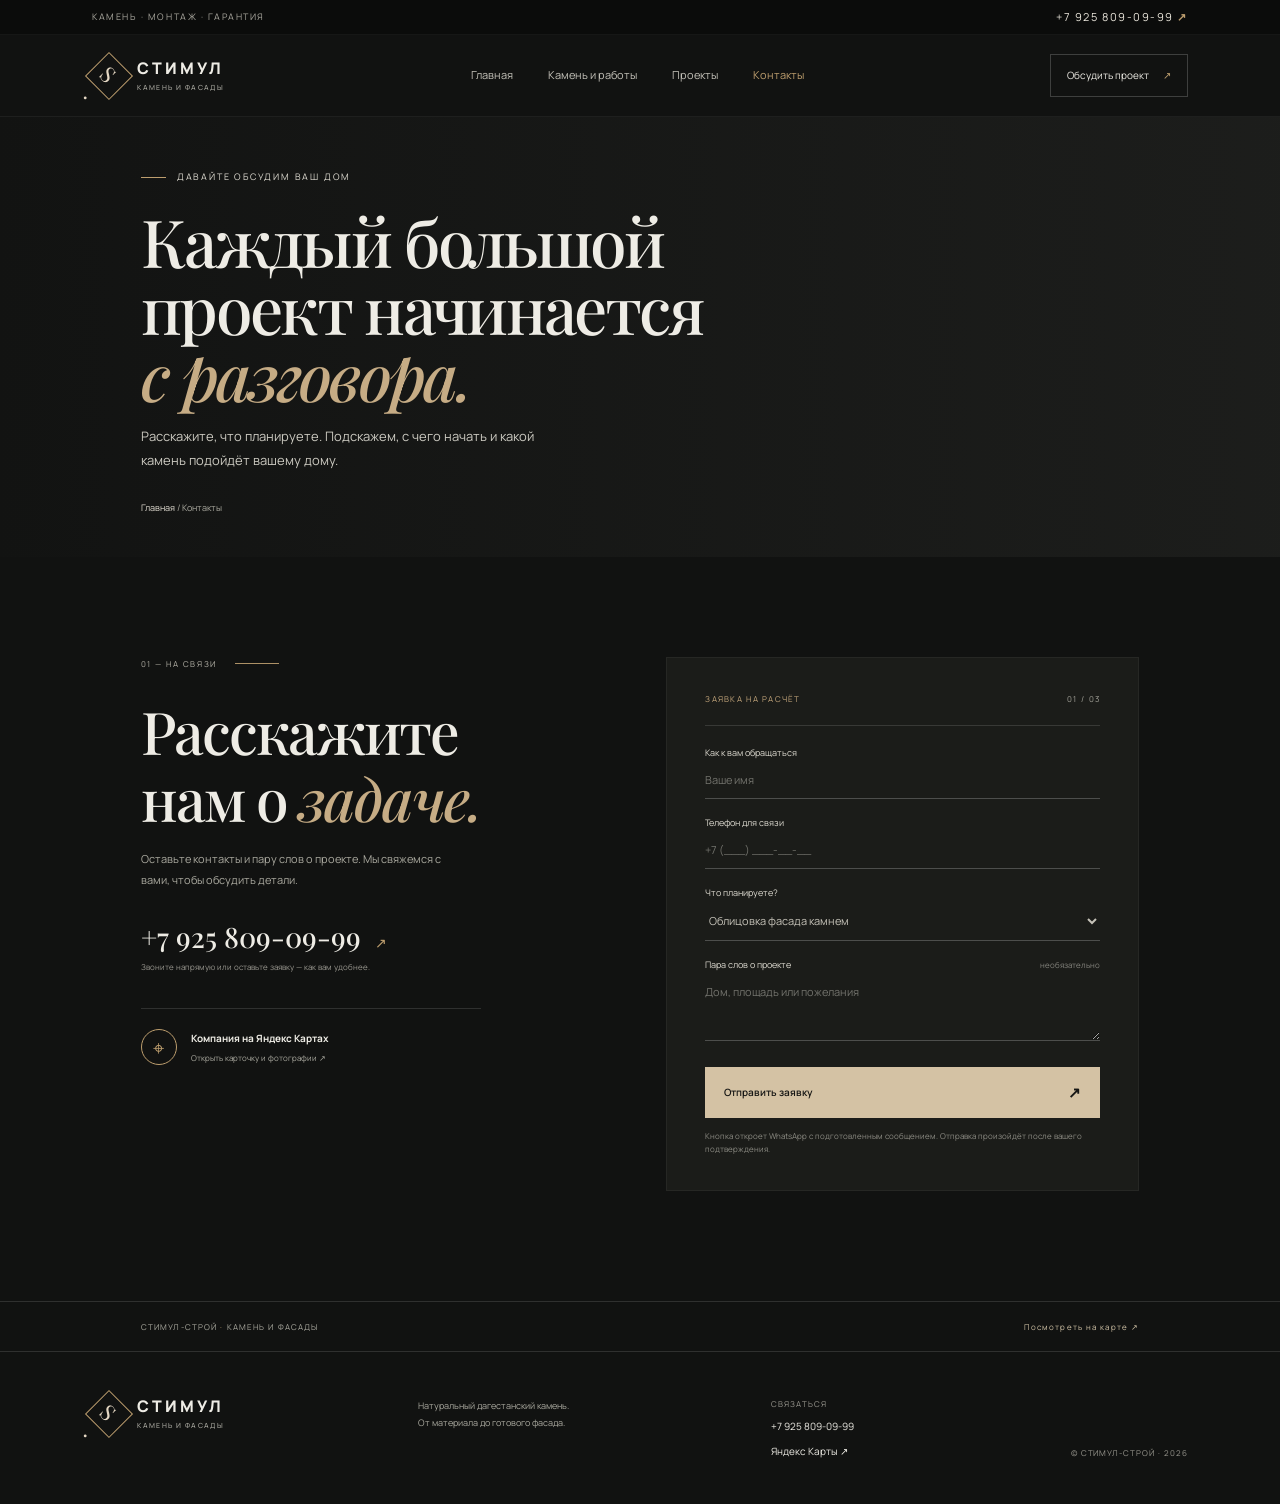
==== contacts.html @ b1978e25 "Publish Stimul-Stroy website" ====
<!doctype html><html lang="ru"><head><meta charset="utf-8"><meta name="viewport" content="width=device-width,initial-scale=1"><meta name="theme-color" content="#111211"><title>Контакты и заявка — СТИМУЛ-СТРОЙ</title><meta name="description" content="Обсудите отделку дома дагестанским камнем. Позвоните или отправьте заявку в СТИМУЛ-СТРОЙ."><link rel="preconnect" href="https://fonts.googleapis.com"><link rel="preconnect" href="https://fonts.gstatic.com" crossorigin><link href="https://fonts.googleapis.com/css2?family=Manrope:wght@400;500;600;700;800&family=Playfair+Display:wght@500;600;700&display=swap" rel="stylesheet"><link rel="stylesheet" href="assets/site.css"></head><body><div class="announcement"><span>КАМЕНЬ · МОНТАЖ · ГАРАНТИЯ</span><a href="tel:+79258090999">+7 925 809-09-99 <b>↗</b></a></div><header class="header"><a class="brand" href="index.html"><span class="brand-mark">S<span>·</span></span><span>СТИМУЛ<small>КАМЕНЬ И ФАСАДЫ</small></span></a><button class="menu-toggle" aria-label="Открыть меню">☰</button><nav><a href="index.html">Главная</a><a href="stone.html">Камень и работы</a><a href="projects.html">Проекты</a><a class="active" href="contacts.html">Контакты</a></nav><a class="header-cta" href="#request">Обсудить проект <span>↗</span></a></header><main><section class="subhero contacts-hero"><div class="subhero-photo contacts-page-photo"></div><div class="subhero-inner"><div class="kicker"><i></i> ДАВАЙТЕ ОБСУДИМ ВАШ ДОМ</div><h1>Каждый большой<br>проект начинается<br><em>с разговора.</em></h1><p>Расскажите, что планируете. Подскажем, с чего начать и какой камень подойдёт вашему дому.</p><div class="breadcrumbs"><a href="index.html">Главная</a> / Контакты</div></div></section><section class="contact-layout section" id="request"><div class="contact-copy"><div class="section-label"><span>01 — НА СВЯЗИ</span><i></i></div><h2>Расскажите<br>нам о <em>задаче.</em></h2><p>Оставьте контакты и пару слов о проекте. Мы свяжемся с вами, чтобы обсудить детали.</p><a class="contact-phone" href="tel:+79258090999">+7 925 809-09-99 <span>↗</span></a><small>Звоните напрямую или оставьте заявку — как вам удобнее.</small><a class="map-link" href="https://yandex.ru/maps/org/rashidstroy/15438129561/gallery/?ll=38.066080%2C55.604883&z=14.82" target="_blank" rel="noreferrer"><span class="map-pin">⌖</span><span><b>Компания на Яндекс Картах</b><small>Открыть карточку и фотографии ↗</small></span></a></div><form class="request-form" id="requestForm"><div class="form-top"><span>ЗАЯВКА НА РАСЧЁТ</span><span>01 / 03</span></div><label>Как к вам обращаться<input name="name" autocomplete="name" placeholder="Ваше имя" required></label><label>Телефон для связи<input name="phone" type="tel" autocomplete="tel" placeholder="+7 (___) ___-__-__" required></label><label>Что планируете?<select name="service"><option>Облицовка фасада камнем</option><option>Отделка цоколя</option><option>Декор фасада</option><option>Отделка интерьера камнем</option><option>Мощение дорожек</option><option>Нужна консультация</option></select></label><label>Пара слов о проекте <span class="optional">необязательно</span><textarea name="details" rows="3" placeholder="Дом, площадь или пожелания"></textarea></label><button class="button button-light submit-button" type="submit">Отправить заявку <span>↗</span></button><p class="form-privacy">Кнопка откроет WhatsApp с подготовленным сообщением. Отправка произойдёт после вашего подтверждения.</p><div class="form-success" role="status" hidden>Сообщение подготовлено — завершите отправку в WhatsApp.</div></form></section><section class="contact-bottom"><span>СТИМУЛ-СТРОЙ <i>·</i> КАМЕНЬ И ФАСАДЫ</span><a href="https://yandex.ru/maps/org/rashidstroy/15438129561/gallery/?ll=38.066080%2C55.604883&z=14.82" target="_blank" rel="noreferrer">Посмотреть на карте ↗</a></section></main><footer class="footer"><a class="brand" href="index.html"><span class="brand-mark">S<span>·</span></span><span>СТИМУЛ<small>КАМЕНЬ И ФАСАДЫ</small></span></a><p>Натуральный дагестанский камень.<br>От материала до готового фасада.</p><div><span>СВЯЗАТЬСЯ</span><a href="tel:+79258090999">+7 925 809-09-99</a><a href="https://yandex.ru/maps/org/rashidstroy/15438129561/gallery/?ll=38.066080%2C55.604883&z=14.82" target="_blank" rel="noreferrer">Яндекс Карты ↗</a></div><small>© СТИМУЛ-СТРОЙ · 2026</small></footer><script src="assets/site.js"></script></body></html>
---- assets/site.css ----
:root{--bg:#111211;--text:#eeece5;--muted:#aaa99f;--gold:#bd9e6e;--serif:"Playfair Display",Georgia,serif;--sans:Manrope,Arial,sans-serif}*{box-sizing:border-box}html{scroll-behavior:smooth}body{margin:0;background:var(--bg);color:var(--text);font:14px/1.65 var(--sans)}a{color:inherit;text-decoration:none}.announcement{height:35px;background:#0b0c0b;border-bottom:1px solid #ffffff0c;display:flex;align-items:center;justify-content:space-between;padding:0 7.2%;font-size:9px;letter-spacing:.17em;color:#aaa89f}.announcement a{font-size:11px;color:#e9e5da}.announcement b,.header-cta span,.text-link span,.under-link b{color:var(--gold)}.header{height:82px;padding:0 7.2%;display:flex;align-items:center;justify-content:space-between;background:#111211f5;position:relative;z-index:10;border-bottom:1px solid #ffffff0e}.brand{display:flex;align-items:center;gap:11px;font-size:16px;line-height:1;letter-spacing:.19em;font-weight:800}.brand small{display:block;font-size:7px;letter-spacing:.2em;color:#a5a49c;margin-top:8px;font-weight:500}.brand-mark{width:34px;height:34px;border:1px solid var(--gold);display:grid;place-items:center;color:#e5d8c4;font:22px var(--serif);transform:rotate(45deg)}.header nav{display:flex;gap:35px;font-size:11px;color:#c4c2b9}.header nav a:hover,.header nav a.active{color:var(--gold)}.header-cta{border:1px solid #ffffff30;padding:12px 16px;font-size:10px}.header-cta span{margin-left:12px}.menu-toggle{display:none}.hero{height:calc(100svh + 120px);min-height:850px;position:relative;overflow:hidden;background:#20211e}.hero-photo,.subhero-photo{pointer-events:none;position:absolute;inset:0;background-position:center;background-size:cover;filter:brightness(.67) saturate(.65);transform:scale(1.015)}.hero-photo{background-image:url("https://avatars.mds.yandex.net/get-altay/18777611/2a0000019fff409e292bef80bf6e448fd1f2/XXXL")}.hero-shade{pointer-events:none;position:absolute;inset:0;background:linear-gradient(90deg,#0c0d0cef,#111211d9 34%,#1112114c 72%,#11121128),linear-gradient(0deg,#1112119c,transparent 40%)}.hero-grain{pointer-events:none;position:absolute;inset:0;pointer-events:none;opacity:.07;background-image:url("data:image/svg+xml,%3Csvg xmlns='http://www.w3.org/2000/svg' viewBox='0 0 150 150'%3E%3Cfilter id='n'%3E%3CfeTurbulence type='fractalNoise' baseFrequency='.8' numOctaves='3' stitchTiles='stitch'/%3E%3C/filter%3E%3Crect width='100%25' height='100%25' filter='url(%23n)'/%3E%3C/svg%3E")}.hero-content{position:absolute;left:10%;top:10%;width:min(760px,62%);z-index:2}.kicker{display:flex;align-items:center;gap:11px;font-size:9px;letter-spacing:.2em;color:#dedbd1}.kicker i{width:25px;height:1px;background:var(--gold)}h1,h2,h3,p{margin-top:0}.hero h1,.subhero h1{font:500 clamp(54px,6vw,88px)/1.02 var(--serif);letter-spacing:-.04em;margin:27px 0 20px}.hero h1 em,.subhero h1 em,h2 em{color:#c6ac85;font-weight:500}.hero-content>p,.subhero-inner>p{color:#cbc9c0;max-width:420px;line-height:1.9;font-size:13px}.hero-actions{display:flex;align-items:center;gap:28px;margin-top:0}.button{display:inline-flex;justify-content:space-between;align-items:center;gap:35px;padding:15px 19px;font:600 10px var(--sans);transition:.25s}.button:hover{transform:none}.button-light{background:#d4c2a4;color:#161614}.button-light:hover{background:#e1d2b9}.button span{font-size:15px}.text-link{font-size:10px;border-bottom:1px solid #ffffff70;padding:9px 0}.text-link span{padding-left:8px}.hero-bottom{position:absolute;top:auto;bottom:48px;width:75vw;display:flex;justify-content:space-between;color:#aaa99f;font-size:8px;letter-spacing:.18em}.hero-scroll{display:flex;align-items:center;gap:11px;margin:20px 0 18px;color:#c9c6bd;font-size:8px;letter-spacing:.18em;line-height:1.2}.scroll-line{display:block;height:1px;width:30px;flex:0 0 30px;background:var(--gold)}.hero-note span{color:var(--gold);padding:0 9px}.hero-index{position:absolute;right:7.2%;bottom:48px;font-size:10px}.hero-index span{color:var(--gold);padding:0 8px}.section{padding:112px 11%}.section-label{display:flex;align-items:center;gap:18px;font-size:8px;letter-spacing:.19em;color:#b5b2a8}.section-label i{height:1px;width:44px;background:#ad9166}.intro-grid{display:grid;grid-template-columns:1fr .57fr;gap:9%;align-items:end;margin-top:30px}.intro h2,.services h2,.values h2,.gallery-intro h2,.contact-copy h2,.work-list>h2{font:500 clamp(35px,4.6vw,59px)/1.13 var(--serif);letter-spacing:-.035em;margin:0}.intro h2 em,.services h2 em,.gallery-intro h2 em,.contact-copy h2 em,.work-list>h2 em{color:#c6ac85}.intro-copy p{font-size:12px;color:#b9b8b0;line-height:1.95;margin-bottom:22px}.under-link{border-bottom:1px solid #ffffff45;padding:10px 0;display:inline-flex;gap:18px;font-size:10px}.process-strip{height:315px;margin-top:70px;position:relative;display:grid;grid-template-columns:60% 40%;background:#1c1d1a}.process-image{pointer-events:none;background:linear-gradient(90deg,#17181500,#17181533),url("https://avatars.mds.yandex.net/get-altay/20336841/2a0000019ff5c14d79ff3852a11d3bc487ed/XXXL") center/cover;filter:saturate(.6) brightness(.72)}.process-card{width:130%;min-height:315px;padding:42px 34px;background:#1b1c19;display:flex;flex-direction:column;justify-content:center;align-self:stretch;margin-left:-30%;position:relative;z-index:2;box-shadow:0 20px 50px #0005}.process-card>span,.process-card a{font-size:8px;letter-spacing:.15em;color:#c5a77c}.process-card strong{display:block;font:500 28px/1.2 var(--serif);margin:17px 0}.process-card p{font-size:10px;color:#aaa99f;line-height:1.8}.process-card a{display:block;margin-top:23px}.process-number{position:absolute;right:18px;bottom:17px;font:20px var(--serif)}.process-number span{font:9px var(--sans);color:#aaa}.services{background:#e6e2d9;color:#24231f;padding-top:105px;padding-bottom:110px}.services .section-label,.work-list .section-label{color:#69675f}.services .section-label i{background:#987e58}.services-head{display:flex;justify-content:space-between;align-items:end;margin:27px 0 40px}.services-head p{max-width:285px;color:#69675f;font-size:11px;line-height:1.9}.services h2 em,.work-list>h2 em{color:#8e7450}.service-list{border-top:1px solid #26251f35;margin-bottom:33px}.service-list a{padding:20px 8px;display:grid;grid-template-columns:60px 1.1fr 1fr 25px;align-items:center;border-bottom:1px solid #26251f35;transition:none}.service-list a:hover{padding-left:8px}.service-list a>span{font:13px var(--serif);color:#987e58}.service-list strong{font:500 19px var(--serif)}.service-list small{font-size:9px;color:#747168}.service-list b{font-size:16px;color:#8e7450}.button-outline{border:1px solid #27251f75;color:#26251f}.button-outline span{color:#8e7450}.values{position:relative;min-height:690px;padding:0;display:grid;grid-template-columns:1fr 1fr;background:#181916}.values-photo{pointer-events:none;background:url("https://avatars.mds.yandex.net/get-altay/19838861/2a0000019ff5c13b4092fcd37eddb5bb945f/XXXL") center/cover;filter:saturate(.54) brightness(.72);min-height:690px}.values-panel{padding:88px 13% 70px 10%}.values h2{font-size:clamp(38px,4.4vw,55px);margin:27px 0 38px}.value-grid{display:grid;grid-template-columns:1fr 1fr;gap:26px 24px}.value-grid article{border-top:1px solid #ffffff20;padding-top:13px}.value-grid article span{display:block;color:var(--gold);font-size:8px;margin-bottom:8px}.value-grid article b{font-size:11px}.value-grid article p{font-size:9px;color:#aaa99f;line-height:1.8;margin:7px 0 0}.values-panel>.under-link{margin-top:30px}.vertical-note{position:absolute;right:22px;top:90px;writing-mode:vertical-rl;color:#aaa99f;font-size:8px;letter-spacing:.2em}.cta-band{min-height:260px;background:#39362e;display:flex;align-items:center;justify-content:space-between;padding:50px 11%;position:relative;overflow:hidden}.cta-band>div:nth-child(2){position:relative;z-index:1}.cta-band>div:nth-child(2)>span{font-size:8px;letter-spacing:.18em;color:#c9c3b5}.cta-band h2{font:500 clamp(38px,5vw,58px)/1.2 var(--serif);margin:12px 0}.cta-band h2 em{color:#cfb184}.cta-band>.button{position:relative;z-index:1}.footer{padding:45px 7.2%;display:grid;grid-template-columns:1.1fr 1.2fr 1fr auto;gap:30px;align-items:start;border-top:1px solid #ffffff20}.footer p{font-size:9px;line-height:1.9;color:#aaa99f}.footer>div{display:flex;flex-direction:column;gap:8px}.footer>div span,.footer>small{font-size:8px;color:#99978f;letter-spacing:.12em}.footer>div a{font-size:10px}.footer>small{align-self:end}.subhero{height:510px;position:relative;overflow:hidden;background:#20211f}.subhero-photo{filter:brightness(.53) saturate(.5)}.stone-page-photo{background-image:url("https://avatars.mds.yandex.net/get-altay/20336841/2a0000019ff5c14d79ff3852a11d3bc487ed/XXXL")}.stone-page-photo{filter:brightness(.78) saturate(.72);background-position:center 52%}.projects-page-photo{background-image:url("https://avatars.mds.yandex.net/get-altay/20336841/2a0000019ff5c147f57e3b9c170a08340711/XXXL")}.contacts-page-photo{background-image:url("https://avatars.mds.yandex.net/get-altay/19838861/2a0000019ff5c13b4092fcd37eddb5bb945f/XXXL")}.subhero:after{pointer-events:none;content:"";position:absolute;inset:0;background:linear-gradient(90deg,#111211ed,#11121170 70%,#11121140)}.subhero-inner{position:absolute;z-index:1;left:11%;top:75px;max-width:610px}.subhero h1{font-size:clamp(48px,6vw,74px);margin:23px 0 14px}.subhero-inner>p{max-width:420px}.breadcrumbs{margin-top:45px;color:#aaa99f;font-size:9px}.breadcrumbs a{color:#e4dfd4}.material{padding-bottom:60px}.material-cards{display:grid;grid-template-columns:repeat(3,1fr);gap:22px;margin-top:55px}.material-card{background:#191a18;padding-bottom:20px}.material-card>span,.material-card h3,.material-card p{margin-left:20px;margin-right:20px}.material-card>span{display:block;margin-top:17px;color:var(--gold);font-size:8px}.material-card h3{font:500 20px var(--serif);margin-top:10px;margin-bottom:6px}.material-card p{font-size:10px;color:#aaa99f;line-height:1.8}.material-swatch{width:100%;height:160px;display:block;object-fit:cover;object-position:center}.work-list{background:#e6e2d9;color:#24231f}.work-list>h2{margin:27px 0 35px}.work-list article{border-top:1px solid #26251f35;padding:25px 5px;display:grid;grid-template-columns:70px 1fr 130px}.work-list article:last-child{border-bottom:1px solid #26251f35}.work-list article>span{font:14px var(--serif);color:#987e58}.work-list article h3{font:500 22px var(--serif);margin:0 0 7px}.work-list article p{font-size:10px;line-height:1.85;max-width:570px;color:#69675f;margin:0}.work-list article>b{font-size:8px;letter-spacing:.16em;color:#817967;text-align:right}.quote-block{text-align:center;padding:80px 15%;background:#37352f}.quote-block>span{font:70px var(--serif);color:#b59a70}.quote-block blockquote{font:500 clamp(27px,4vw,42px)/1.25 var(--serif);margin:15px 0 25px}.projects-hero{height:490px}.gallery-intro{display:flex;justify-content:space-between;align-items:end;margin:28px 0 38px}.gallery-intro p{max-width:350px;font-size:10px;line-height:1.9;color:#aaa99f}.gallery-grid{display:grid;grid-template-columns:1fr 1fr;grid-auto-rows:300px;gap:15px}.gallery-item{position:relative;overflow:hidden;margin:0;background:#252621}.gallery-item.tall{grid-row:span 2}.gallery-item.wide{grid-column:span 2}.gallery-item img{width:100%;height:100%;object-fit:cover;filter:brightness(.76) saturate(.7);transition:filter .2s}.gallery-item:hover img{filter:brightness(.76) saturate(.7)}.gallery-item figcaption{position:absolute;bottom:0;left:0;right:0;padding:17px 20px;background:linear-gradient(0deg,#0c0d0bd9,transparent);font-size:8px;letter-spacing:.15em}.gallery-item figcaption span{color:var(--gold);margin-right:13px}.gallery-note{margin-top:27px;border-top:1px solid #ffffff20;padding-top:22px;display:grid;grid-template-columns:30px 1fr auto;gap:12px;align-items:center}.gallery-note>span{color:var(--gold);font-size:20px}.gallery-note p{font-size:10px;color:#aaa99f}.gallery-note a{font-size:11px;color:#d2c5ae}.contacts-hero{height:440px}.contacts-hero .subhero-inner{top:53px}.contacts-hero h1{font-size:clamp(43px,5.4vw,66px)}.contacts-hero .breadcrumbs{margin-top:28px}.contact-layout{padding-top:100px;padding-bottom:110px;display:grid;grid-template-columns:.9fr 1fr;gap:10%;position:relative;overflow:hidden}.contact-copy{position:relative}.contact-copy h2{margin:28px 0 18px}.contact-copy>p{font-size:11px;color:#aaa99f;line-height:1.9;max-width:330px}.contact-phone{display:block;font:500 28px var(--serif);margin-top:27px}.contact-phone span{color:var(--gold);font:14px var(--sans);padding-left:7px}.contact-copy>small{font-size:8px;color:#99978f;display:block;margin-top:5px}.map-link{display:flex;align-items:center;gap:14px;margin-top:35px;border-top:1px solid #ffffff20;padding-top:20px;max-width:340px}.map-pin{width:36px;height:36px;border:1px solid var(--gold);border-radius:50%;display:grid;place-items:center;color:var(--gold);font-size:20px}.map-link b,.map-link small{display:block}.map-link b{font-size:10px}.map-link small{font-size:8px;color:#aaa99f;margin-top:4px}.request-form{background:#1b1c19;padding:34px 38px;border:1px solid #ffffff0c;position:relative;z-index:1}.form-top{display:flex;justify-content:space-between;padding-bottom:20px;border-bottom:1px solid #ffffff20;color:#c5a77c;font-size:8px;letter-spacing:.16em;margin-bottom:20px}.form-top span+span{color:#aaa99f}.request-form label{display:block;margin:17px 0;color:#dedbd1;font-size:9px}.request-form input,.request-form select,.request-form textarea{display:block;width:100%;background:none;border:0;border-bottom:1px solid #ffffff38;border-radius:0;color:#f0eee7;padding:11px 0;font:11px var(--sans);outline:0}.request-form input:focus,.request-form select:focus,.request-form textarea:focus{border-color:#c5a77c}.request-form input::placeholder,.request-form textarea::placeholder{color:#73736d}.request-form select{color:#c5c2b8}.request-form select option{background:#191a18}.request-form textarea{resize:vertical}.optional{float:right;font-size:8px;color:#85847e}.submit-button{border:0;width:100%;margin-top:9px;cursor:pointer}.form-privacy{font-size:8px;color:#8d8c84;line-height:1.7;margin:11px 0 0}.form-success{font-size:9px;color:#cdb890;margin-top:12px}.contact-bottom{padding:18px 11%;border-top:1px solid #ffffff20;display:flex;justify-content:space-between;color:#aaa99f;font-size:8px;letter-spacing:.14em}.contact-bottom i{color:var(--gold);font-style:normal}.contact-bottom a{color:#d0c2a6}.reveal{opacity:1;transform:none;transition:none}@media(max-width:900px){.header{padding:0 5%;height:72px}.header nav{gap:16px}.header-cta{padding:10px;font-size:9px}.hero-content{left:8%;width:60%}.section{padding-left:8%;padding-right:8%}.values-panel{padding-left:8%;padding-right:8%}.footer{padding-left:5%;padding-right:5%;grid-template-columns:1fr 1fr}.footer>small{justify-self:end}.contact-layout{gap:6%}}@media(max-width:640px){.announcement{padding:0 5%;font-size:7px}.announcement a{font-size:10px}.header{height:68px}.brand{font-size:14px}.brand-mark{width:30px;height:30px}.header-cta{display:none}.menu-toggle{display:block;border:0;background:none;color:var(--text);font-size:20px}.header nav{display:none;position:absolute;top:68px;left:0;right:0;background:#151614;padding:22px 6%;flex-direction:column;gap:18px;border-bottom:1px solid #ffffff20}.header nav.open{display:flex}.hero{height:calc(100svh + 80px);min-height:760px;max-height:none}.hero-photo{background-position:60% center}.hero-shade{background:linear-gradient(90deg,#10110ff0,#10110fc9 55%,#10110f55),linear-gradient(0deg,#111211b5,transparent 65%)}.hero-content{left:7%;top:12%;width:86%}.hero h1{font-size:clamp(46px,11.5vw,66px)}.hero-content>p{max-width:340px;font-size:11px}.hero-actions{gap:19px;flex-wrap:wrap}.button{padding:14px;font-size:9px}.hero-bottom{top:auto;bottom:27px;left:7%;width:86%}.hero-index{display:none}.section{padding:75px 7%}.intro-grid{grid-template-columns:1fr;gap:20px;margin-top:25px}.intro h2,.services h2,.gallery-intro h2,.contact-copy h2,.work-list>h2{font-size:39px}.process-strip{height:auto;grid-template-columns:1fr;margin-top:38px;padding-bottom:0}.process-image{height:225px}.process-card{width:auto;min-height:0;align-self:auto;display:block;margin:-25px 15px 0;padding:25px}.process-number{right:24px;bottom:14px}.services-head{display:block;margin:25px 0}.services-head p{margin-top:16px}.service-list a{grid-template-columns:35px 1fr 20px;gap:4px;padding:16px 0}.service-list strong{font-size:16px}.service-list small{grid-column:2;grid-row:2;margin-top:3px}.service-list b{grid-column:3;grid-row:1/3}.values{grid-template-columns:1fr}.values-photo{min-height:280px;height:280px}.values-panel{padding:55px 7% 65px}.values h2{font-size:43px}.value-grid{gap:20px}.vertical-note{right:10px;top:310px}.cta-band{padding:45px 7%;min-height:260px;display:block}.cta-band h2{font-size:43px}.cta-band>.button{margin-top:25px}.footer{grid-template-columns:1fr 1fr;gap:25px;padding:34px 7%}.footer p{font-size:8px}.footer>small{font-size:7px}.subhero{height:475px}.subhero-inner{left:7%;right:7%;top:67px}.subhero h1{font-size:53px}.subhero-inner>p{font-size:11px}.breadcrumbs{margin-top:30px}.material-cards{grid-template-columns:1fr;gap:13px;margin-top:35px}.material-card{display:grid;grid-template-columns:120px 1fr;grid-template-rows:auto auto 1fr;padding:0 14px 14px 0;column-gap:15px}.material-swatch{grid-row:1/4;height:130px}.material-card>span{margin:15px 0 0}.material-card h3{font-size:18px;margin:5px 0}.material-card p{font-size:9px;margin:0}.work-list article{grid-template-columns:40px 1fr;padding:20px 0}.work-list article>b{display:none}.work-list article h3{font-size:19px}.work-list article p{font-size:9px}.quote-block{padding:65px 7%}.projects-hero{height:460px}.gallery-intro{display:block}.gallery-intro p{margin-top:17px}.gallery-grid{grid-template-columns:1fr;grid-auto-rows:250px;gap:12px}.gallery-item.tall,.gallery-item.wide{grid-row:auto;grid-column:auto}.gallery-note{grid-template-columns:22px 1fr}.gallery-note a{grid-column:2}.contacts-hero{height:450px}.contacts-hero h1{font-size:46px}.contact-layout{grid-template-columns:1fr;gap:36px;padding-top:66px}.contact-copy h2{font-size:40px}.request-form{padding:25px 20px}.contact-bottom{padding:16px 7%;font-size:7px;gap:15px}.contact-bottom a{text-align:right}.hero-actions .text-link{font-size:9px}}@media(prefers-reduced-motion:reduce){*,*:before,*:after{scroll-behavior:auto!important;animation-duration:.01ms!important;transition-duration:.01ms!important}}
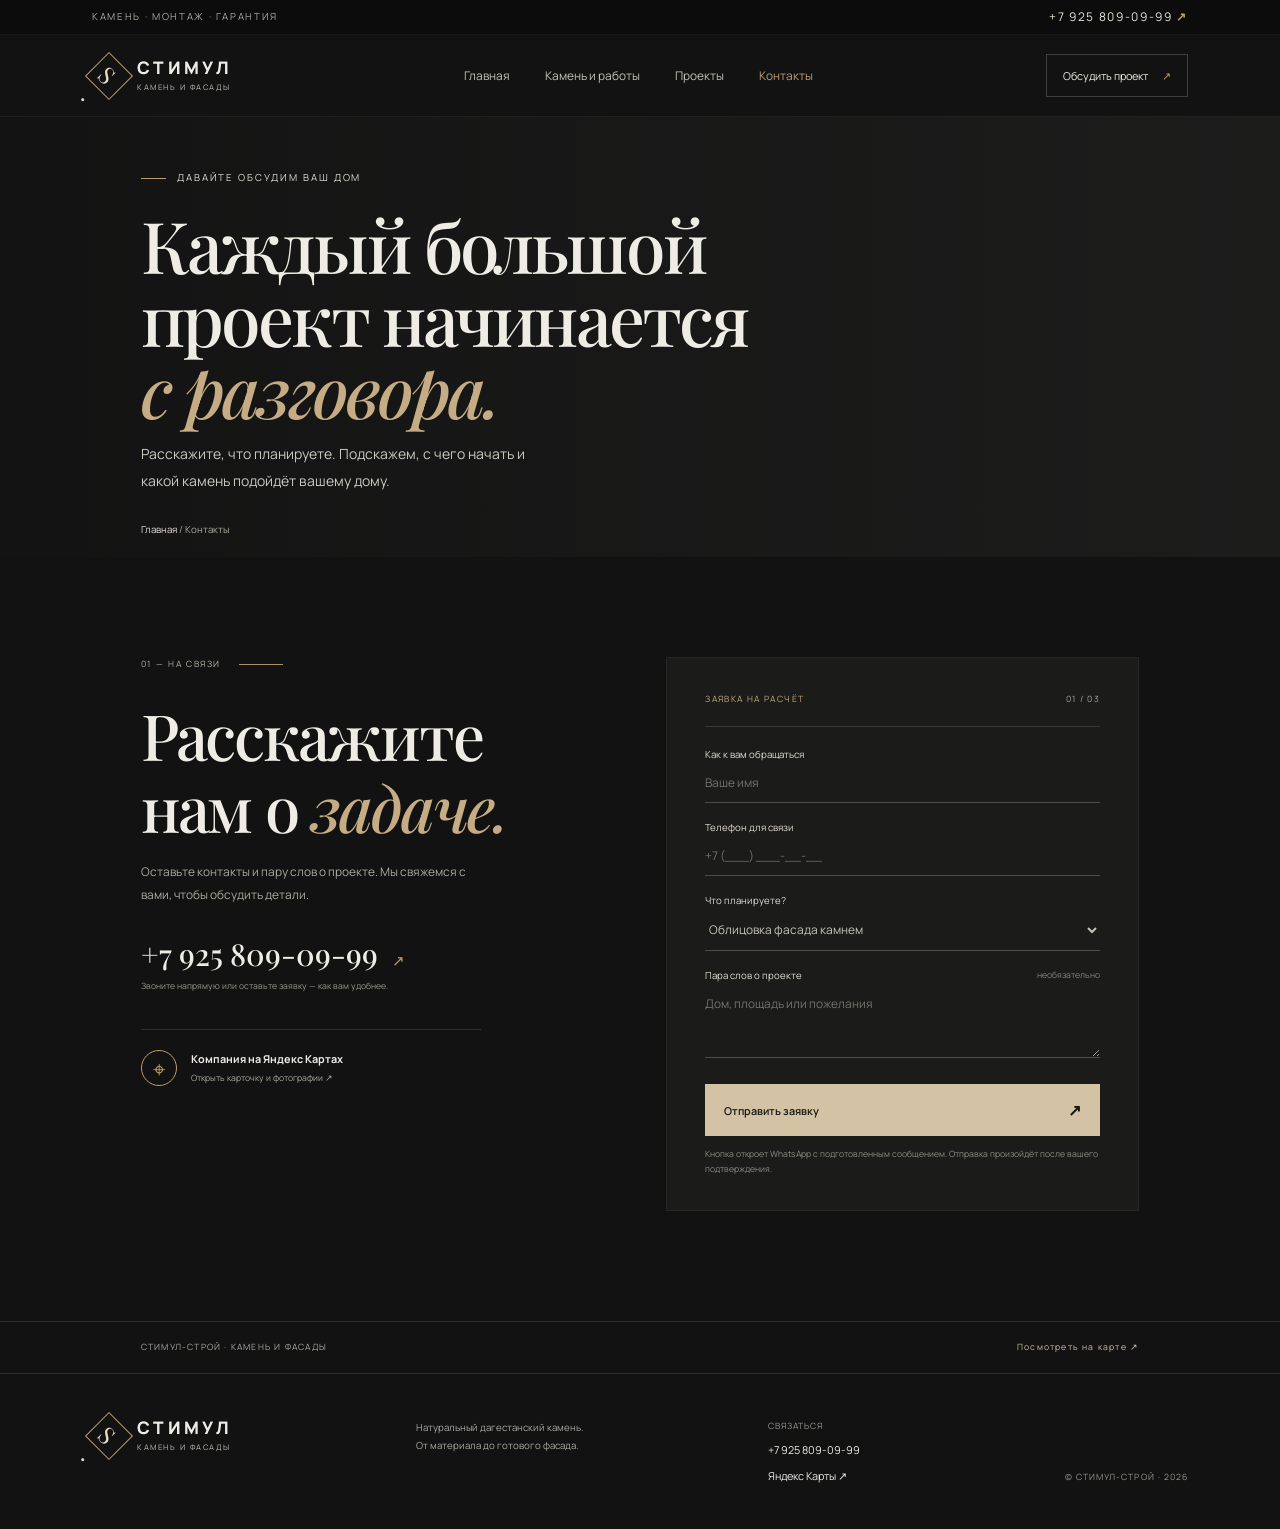
==== commit 3776bb7c: "Use quarry photo and optimize site images" ====
--- a/contacts.html
+++ b/contacts.html
@@ -1,2 +1,3 @@
-<!doctype html><html lang="ru"><head><meta charset="utf-8"><meta name="viewport" content="width=device-width,initial-scale=1"><meta name="theme-color" content="#111211"><title>Контакты и заявка — СТИМУЛ-СТРОЙ</title><meta name="description" content="Обсудите отделку дома дагестанским камнем. Позвоните или отправьте заявку в СТИМУЛ-СТРОЙ."><link rel="preconnect" href="https://fonts.googleapis.com"><link rel="preconnect" href="https://fonts.gstatic.com" crossorigin><link href="https://fonts.googleapis.com/css2?family=Manrope:wght@400;500;600;700;800&family=Playfair+Display:wght@500;600;700&display=swap" rel="stylesheet"><link rel="stylesheet" href="assets/site.css"></head><body><div class="announcement"><span>КАМЕНЬ · МОНТАЖ · ГАРАНТИЯ</span><a href="tel:+79258090999">+7 925 809-09-99 <b>↗</b></a></div><header class="header"><a class="brand" href="index.html"><span class="brand-mark">S<span>·</span></span><span>СТИМУЛ<small>КАМЕНЬ И ФАСАДЫ</small></span></a><button class="menu-toggle" aria-label="Открыть меню">☰</button><nav><a href="index.html">Главная</a><a href="stone.html">Камень и работы</a><a href="projects.html">Проекты</a><a class="active" href="contacts.html">Контакты</a></nav><a class="header-cta" href="#request">Обсудить проект <span>↗</span></a></header><main><section class="subhero contacts-hero"><div class="subhero-photo contacts-page-photo"></div><div class="subhero-inner"><div class="kicker"><i></i> ДАВАЙТЕ ОБСУДИМ ВАШ ДОМ</div><h1>Каждый большой<br>проект начинается<br><em>с разговора.</em></h1><p>Расскажите, что планируете. Подскажем, с чего начать и какой камень подойдёт вашему дому.</p><div class="breadcrumbs"><a href="index.html">Главная</a> / Контакты</div></div></section><section class="contact-layout section" id="request"><div class="contact-copy"><div class="section-label"><span>01 — НА СВЯЗИ</span><i></i></div><h2>Расскажите<br>нам о <em>задаче.</em></h2><p>Оставьте контакты и пару слов о проекте. Мы свяжемся с вами, чтобы обсудить детали.</p><a class="contact-phone" href="tel:+79258090999">+7 925 809-09-99 <span>↗</span></a><small>Звоните напрямую или оставьте заявку — как вам удобнее.</small><a class="map-link" href="https://yandex.ru/maps/org/rashidstroy/15438129561/gallery/?ll=38.066080%2C55.604883&z=14.82" target="_blank" rel="noreferrer"><span class="map-pin">⌖</span><span><b>Компания на Яндекс Картах</b><small>Открыть карточку и фотографии ↗</small></span></a></div><form class="request-form" id="requestForm"><div class="form-top"><span>ЗАЯВКА НА РАСЧЁТ</span><span>01 / 03</span></div><label>Как к вам обращаться<input name="name" autocomplete="name" placeholder="Ваше имя" required></label><label>Телефон для связи<input name="phone" type="tel" autocomplete="tel" placeholder="+7 (___) ___-__-__" required></label><label>Что планируете?<select name="service"><option>Облицовка фасада камнем</option><option>Отделка цоколя</option><option>Декор фасада</option><option>Отделка интерьера камнем</option><option>Мощение дорожек</option><option>Нужна консультация</option></select></label><label>Пара слов о проекте <span class="optional">необязательно</span><textarea name="details" rows="3" placeholder="Дом, площадь или пожелания"></textarea></label><button class="button button-light submit-button" type="submit">Отправить заявку <span>↗</span></button><p class="form-privacy">Кнопка откроет WhatsApp с подготовленным сообщением. Отправка произойдёт после вашего подтверждения.</p><div class="form-success" role="status" hidden>Сообщение подготовлено — завершите отправку в WhatsApp.</div></form></section><section class="contact-bottom"><span>СТИМУЛ-СТРОЙ <i>·</i> КАМЕНЬ И ФАСАДЫ</span><a href="https://yandex.ru/maps/org/rashidstroy/15438129561/gallery/?ll=38.066080%2C55.604883&z=14.82" target="_blank" rel="noreferrer">Посмотреть на карте ↗</a></section></main><footer class="footer"><a class="brand" href="index.html"><span class="brand-mark">S<span>·</span></span><span>СТИМУЛ<small>КАМЕНЬ И ФАСАДЫ</small></span></a><p>Натуральный дагестанский камень.<br>От материала до готового фасада.</p><div><span>СВЯЗАТЬСЯ</span><a href="tel:+79258090999">+7 925 809-09-99</a><a href="https://yandex.ru/maps/org/rashidstroy/15438129561/gallery/?ll=38.066080%2C55.604883&z=14.82" target="_blank" rel="noreferrer">Яндекс Карты ↗</a></div><small>© СТИМУЛ-СТРОЙ · 2026</small></footer><script src="assets/site.js"></script></body></html>
+<!doctype html><html lang="ru"><head><meta charset="utf-8"><meta name="viewport" content="width=device-width,initial-scale=1"><meta name="theme-color" content="#111211"><title>Контакты и заявка — СТИМУЛ-СТРОЙ</title><meta name="description" content="Обсудите отделку дома дагестанским камнем. Позвоните или отправьте заявку в СТИМУЛ-СТРОЙ."><link rel="preconnect" href="https://avatars.mds.yandex.net"><link rel="preconnect" href="https://fonts.googleapis.com"><link rel="preconnect" href="https://fonts.gstatic.com" crossorigin><link href="https://fonts.googleapis.com/css2?family=Manrope:wght@400;500;600;700;800&family=Playfair+Display:wght@500;600;700&display=swap" rel="stylesheet"><link rel="stylesheet" href="assets/site.css"></head><body><div class="announcement"><span>КАМЕНЬ · МОНТАЖ · ГАРАНТИЯ</span><a href="tel:+79258090999">+7 925 809-09-99 <b>↗</b></a></div><header class="header"><a class="brand" href="index.html"><span class="brand-mark">S<span>·</span></span><span>СТИМУЛ<small>КАМЕНЬ И ФАСАДЫ</small></span></a><button class="menu-toggle" aria-label="Открыть меню">☰</button><nav><a href="index.html">Главная</a><a href="stone.html">Камень и работы</a><a href="projects.html">Проекты</a><a class="active" href="contacts.html">Контакты</a></nav><a class="header-cta" href="#request">Обсудить проект <span>↗</span></a></header><main><section class="subhero contacts-hero"><div class="subhero-photo contacts-page-photo"></div><div class="subhero-inner"><div class="kicker"><i></i> ДАВАЙТЕ ОБСУДИМ ВАШ ДОМ</div><h1>Каждый большой<br>проект начинается<br><em>с разговора.</em></h1><p>Расскажите, что планируете. Подскажем, с чего начать и какой камень подойдёт вашему дому.</p><div class="breadcrumbs"><a href="index.html">Главная</a> / Контакты</div></div></section><section class="contact-layout section" id="request"><div class="contact-copy"><div class="section-label"><span>01 — НА СВЯЗИ</span><i></i></div><h2>Расскажите<br>нам о <em>задаче.</em></h2><p>Оставьте контакты и пару слов о проекте. Мы свяжемся с вами, чтобы обсудить детали.</p><a class="contact-phone" href="tel:+79258090999">+7 925 809-09-99 <span>↗</span></a><small>Звоните напрямую или оставьте заявку — как вам удобнее.</small><a class="map-link" href="https://yandex.ru/maps/org/rashidstroy/15438129561/gallery/?ll=38.066080%2C55.604883&z=14.82" target="_blank" rel="noreferrer"><span class="map-pin">⌖</span><span><b>Компания на Яндекс Картах</b><small>Открыть карточку и фотографии ↗</small></span></a></div><form class="request-form" id="requestForm"><div class="form-top"><span>ЗАЯВКА НА РАСЧЁТ</span><span>01 / 03</span></div><label>Как к вам обращаться<input name="name" autocomplete="name" placeholder="Ваше имя" required></label><label>Телефон для связи<input name="phone" type="tel" autocomplete="tel" placeholder="+7 (___) ___-__-__" required></label><label>Что планируете?<select name="service"><option>Облицовка фасада камнем</option><option>Отделка цоколя</option><option>Декор фасада</option><option>Отделка интерьера камнем</option><option>Мощение дорожек</option><option>Нужна консультация</option></select></label><label>Пара слов о проекте <span class="optional">необязательно</span><textarea name="details" rows="3" placeholder="Дом, площадь или пожелания"></textarea></label><button class="button button-light submit-button" type="submit">Отправить заявку <span>↗</span></button><p class="form-privacy">Кнопка откроет WhatsApp с подготовленным сообщением. Отправка произойдёт после вашего подтверждения.</p><div class="form-success" role="status" hidden>Сообщение подготовлено — завершите отправку в WhatsApp.</div></form></section><section class="contact-bottom"><span>СТИМУЛ-СТРОЙ <i>·</i> КАМЕНЬ И ФАСАДЫ</span><a href="https://yandex.ru/maps/org/rashidstroy/15438129561/gallery/?ll=38.066080%2C55.604883&z=14.82" target="_blank" rel="noreferrer">Посмотреть на карте ↗</a></section></main><footer class="footer"><a class="brand" href="index.html"><span class="brand-mark">S<span>·</span></span><span>СТИМУЛ<small>КАМЕНЬ И ФАСАДЫ</small></span></a><p>Натуральный дагестанский камень.<br>От материала до готового фасада.</p><div><span>СВЯЗАТЬСЯ</span><a href="tel:+79258090999">+7 925 809-09-99</a><a href="https://yandex.ru/maps/org/rashidstroy/15438129561/gallery/?ll=38.066080%2C55.604883&z=14.82" target="_blank" rel="noreferrer">Яндекс Карты ↗</a></div><small>© СТИМУЛ-СТРОЙ · 2026</small></footer><script src="assets/site.js"></script></body></html>
 
+
--- a/assets/site.css
+++ b/assets/site.css
@@ -1,15 +1,17 @@
-:root{--bg:#111211;--text:#eeece5;--muted:#aaa99f;--gold:#bd9e6e;--serif:"Playfair Display",Georgia,serif;--sans:Manrope,Arial,sans-serif}*{box-sizing:border-box}html{scroll-behavior:smooth}body{margin:0;background:var(--bg);color:var(--text);font:14px/1.65 var(--sans)}a{color:inherit;text-decoration:none}.announcement{height:35px;background:#0b0c0b;border-bottom:1px solid #ffffff0c;display:flex;align-items:center;justify-content:space-between;padding:0 7.2%;font-size:9px;letter-spacing:.17em;color:#aaa89f}.announcement a{font-size:11px;color:#e9e5da}.announcement b,.header-cta span,.text-link span,.under-link b{color:var(--gold)}.header{height:82px;padding:0 7.2%;display:flex;align-items:center;justify-content:space-between;background:#111211f5;position:relative;z-index:10;border-bottom:1px solid #ffffff0e}.brand{display:flex;align-items:center;gap:11px;font-size:16px;line-height:1;letter-spacing:.19em;font-weight:800}.brand small{display:block;font-size:7px;letter-spacing:.2em;color:#a5a49c;margin-top:8px;font-weight:500}.brand-mark{width:34px;height:34px;border:1px solid var(--gold);display:grid;place-items:center;color:#e5d8c4;font:22px var(--serif);transform:rotate(45deg)}.header nav{display:flex;gap:35px;font-size:11px;color:#c4c2b9}.header nav a:hover,.header nav a.active{color:var(--gold)}.header-cta{border:1px solid #ffffff30;padding:12px 16px;font-size:10px}.header-cta span{margin-left:12px}.menu-toggle{display:none}.hero{height:calc(100svh + 120px);min-height:850px;position:relative;overflow:hidden;background:#20211e}.hero-photo,.subhero-photo{pointer-events:none;position:absolute;inset:0;background-position:center;background-size:cover;filter:brightness(.67) saturate(.65);transform:scale(1.015)}.hero-photo{background-image:url("https://avatars.mds.yandex.net/get-altay/18777611/2a0000019fff409e292bef80bf6e448fd1f2/XXXL")}.hero-shade{pointer-events:none;position:absolute;inset:0;background:linear-gradient(90deg,#0c0d0cef,#111211d9 34%,#1112114c 72%,#11121128),linear-gradient(0deg,#1112119c,transparent 40%)}.hero-grain{pointer-events:none;position:absolute;inset:0;pointer-events:none;opacity:.07;background-image:url("data:image/svg+xml,%3Csvg xmlns='http://www.w3.org/2000/svg' viewBox='0 0 150 150'%3E%3Cfilter id='n'%3E%3CfeTurbulence type='fractalNoise' baseFrequency='.8' numOctaves='3' stitchTiles='stitch'/%3E%3C/filter%3E%3Crect width='100%25' height='100%25' filter='url(%23n)'/%3E%3C/svg%3E")}.hero-content{position:absolute;left:10%;top:10%;width:min(760px,62%);z-index:2}.kicker{display:flex;align-items:center;gap:11px;font-size:9px;letter-spacing:.2em;color:#dedbd1}.kicker i{width:25px;height:1px;background:var(--gold)}h1,h2,h3,p{margin-top:0}.hero h1,.subhero h1{font:500 clamp(54px,6vw,88px)/1.02 var(--serif);letter-spacing:-.04em;margin:27px 0 20px}.hero h1 em,.subhero h1 em,h2 em{color:#c6ac85;font-weight:500}.hero-content>p,.subhero-inner>p{color:#cbc9c0;max-width:420px;line-height:1.9;font-size:13px}.hero-actions{display:flex;align-items:center;gap:28px;margin-top:0}.button{display:inline-flex;justify-content:space-between;align-items:center;gap:35px;padding:15px 19px;font:600 10px var(--sans);transition:.25s}.button:hover{transform:none}.button-light{background:#d4c2a4;color:#161614}.button-light:hover{background:#e1d2b9}.button span{font-size:15px}.text-link{font-size:10px;border-bottom:1px solid #ffffff70;padding:9px 0}.text-link span{padding-left:8px}.hero-bottom{position:absolute;top:auto;bottom:48px;width:75vw;display:flex;justify-content:space-between;color:#aaa99f;font-size:8px;letter-spacing:.18em}.hero-scroll{display:flex;align-items:center;gap:11px;margin:20px 0 18px;color:#c9c6bd;font-size:8px;letter-spacing:.18em;line-height:1.2}.scroll-line{display:block;height:1px;width:30px;flex:0 0 30px;background:var(--gold)}.hero-note span{color:var(--gold);padding:0 9px}.hero-index{position:absolute;right:7.2%;bottom:48px;font-size:10px}.hero-index span{color:var(--gold);padding:0 8px}.section{padding:112px 11%}.section-label{display:flex;align-items:center;gap:18px;font-size:8px;letter-spacing:.19em;color:#b5b2a8}.section-label i{height:1px;width:44px;background:#ad9166}.intro-grid{display:grid;grid-template-columns:1fr .57fr;gap:9%;align-items:end;margin-top:30px}.intro h2,.services h2,.values h2,.gallery-intro h2,.contact-copy h2,.work-list>h2{font:500 clamp(35px,4.6vw,59px)/1.13 var(--serif);letter-spacing:-.035em;margin:0}.intro h2 em,.services h2 em,.gallery-intro h2 em,.contact-copy h2 em,.work-list>h2 em{color:#c6ac85}.intro-copy p{font-size:12px;color:#b9b8b0;line-height:1.95;margin-bottom:22px}.under-link{border-bottom:1px solid #ffffff45;padding:10px 0;display:inline-flex;gap:18px;font-size:10px}.process-strip{height:315px;margin-top:70px;position:relative;display:grid;grid-template-columns:60% 40%;background:#1c1d1a}.process-image{pointer-events:none;background:linear-gradient(90deg,#17181500,#17181533),url("https://avatars.mds.yandex.net/get-altay/20336841/2a0000019ff5c14d79ff3852a11d3bc487ed/XXXL") center/cover;filter:saturate(.6) brightness(.72)}.process-card{width:130%;min-height:315px;padding:42px 34px;background:#1b1c19;display:flex;flex-direction:column;justify-content:center;align-self:stretch;margin-left:-30%;position:relative;z-index:2;box-shadow:0 20px 50px #0005}.process-card>span,.process-card a{font-size:8px;letter-spacing:.15em;color:#c5a77c}.process-card strong{display:block;font:500 28px/1.2 var(--serif);margin:17px 0}.process-card p{font-size:10px;color:#aaa99f;line-height:1.8}.process-card a{display:block;margin-top:23px}.process-number{position:absolute;right:18px;bottom:17px;font:20px var(--serif)}.process-number span{font:9px var(--sans);color:#aaa}.services{background:#e6e2d9;color:#24231f;padding-top:105px;padding-bottom:110px}.services .section-label,.work-list .section-label{color:#69675f}.services .section-label i{background:#987e58}.services-head{display:flex;justify-content:space-between;align-items:end;margin:27px 0 40px}.services-head p{max-width:285px;color:#69675f;font-size:11px;line-height:1.9}.services h2 em,.work-list>h2 em{color:#8e7450}.service-list{border-top:1px solid #26251f35;margin-bottom:33px}.service-list a{padding:20px 8px;display:grid;grid-template-columns:60px 1.1fr 1fr 25px;align-items:center;border-bottom:1px solid #26251f35;transition:none}.service-list a:hover{padding-left:8px}.service-list a>span{font:13px var(--serif);color:#987e58}.service-list strong{font:500 19px var(--serif)}.service-list small{font-size:9px;color:#747168}.service-list b{font-size:16px;color:#8e7450}.button-outline{border:1px solid #27251f75;color:#26251f}.button-outline span{color:#8e7450}.values{position:relative;min-height:690px;padding:0;display:grid;grid-template-columns:1fr 1fr;background:#181916}.values-photo{pointer-events:none;background:url("https://avatars.mds.yandex.net/get-altay/19838861/2a0000019ff5c13b4092fcd37eddb5bb945f/XXXL") center/cover;filter:saturate(.54) brightness(.72);min-height:690px}.values-panel{padding:88px 13% 70px 10%}.values h2{font-size:clamp(38px,4.4vw,55px);margin:27px 0 38px}.value-grid{display:grid;grid-template-columns:1fr 1fr;gap:26px 24px}.value-grid article{border-top:1px solid #ffffff20;padding-top:13px}.value-grid article span{display:block;color:var(--gold);font-size:8px;margin-bottom:8px}.value-grid article b{font-size:11px}.value-grid article p{font-size:9px;color:#aaa99f;line-height:1.8;margin:7px 0 0}.values-panel>.under-link{margin-top:30px}.vertical-note{position:absolute;right:22px;top:90px;writing-mode:vertical-rl;color:#aaa99f;font-size:8px;letter-spacing:.2em}.cta-band{min-height:260px;background:#39362e;display:flex;align-items:center;justify-content:space-between;padding:50px 11%;position:relative;overflow:hidden}.cta-band>div:nth-child(2){position:relative;z-index:1}.cta-band>div:nth-child(2)>span{font-size:8px;letter-spacing:.18em;color:#c9c3b5}.cta-band h2{font:500 clamp(38px,5vw,58px)/1.2 var(--serif);margin:12px 0}.cta-band h2 em{color:#cfb184}.cta-band>.button{position:relative;z-index:1}.footer{padding:45px 7.2%;display:grid;grid-template-columns:1.1fr 1.2fr 1fr auto;gap:30px;align-items:start;border-top:1px solid #ffffff20}.footer p{font-size:9px;line-height:1.9;color:#aaa99f}.footer>div{display:flex;flex-direction:column;gap:8px}.footer>div span,.footer>small{font-size:8px;color:#99978f;letter-spacing:.12em}.footer>div a{font-size:10px}.footer>small{align-self:end}.subhero{height:510px;position:relative;overflow:hidden;background:#20211f}.subhero-photo{filter:brightness(.53) saturate(.5)}.stone-page-photo{background-image:url("https://avatars.mds.yandex.net/get-altay/20336841/2a0000019ff5c14d79ff3852a11d3bc487ed/XXXL")}.stone-page-photo{filter:brightness(.78) saturate(.72);background-position:center 52%}.projects-page-photo{background-image:url("https://avatars.mds.yandex.net/get-altay/20336841/2a0000019ff5c147f57e3b9c170a08340711/XXXL")}.contacts-page-photo{background-image:url("https://avatars.mds.yandex.net/get-altay/19838861/2a0000019ff5c13b4092fcd37eddb5bb945f/XXXL")}.subhero:after{pointer-events:none;content:"";position:absolute;inset:0;background:linear-gradient(90deg,#111211ed,#11121170 70%,#11121140)}.subhero-inner{position:absolute;z-index:1;left:11%;top:75px;max-width:610px}.subhero h1{font-size:clamp(48px,6vw,74px);margin:23px 0 14px}.subhero-inner>p{max-width:420px}.breadcrumbs{margin-top:45px;color:#aaa99f;font-size:9px}.breadcrumbs a{color:#e4dfd4}.material{padding-bottom:60px}.material-cards{display:grid;grid-template-columns:repeat(3,1fr);gap:22px;margin-top:55px}.material-card{background:#191a18;padding-bottom:20px}.material-card>span,.material-card h3,.material-card p{margin-left:20px;margin-right:20px}.material-card>span{display:block;margin-top:17px;color:var(--gold);font-size:8px}.material-card h3{font:500 20px var(--serif);margin-top:10px;margin-bottom:6px}.material-card p{font-size:10px;color:#aaa99f;line-height:1.8}.material-swatch{width:100%;height:160px;display:block;object-fit:cover;object-position:center}.work-list{background:#e6e2d9;color:#24231f}.work-list>h2{margin:27px 0 35px}.work-list article{border-top:1px solid #26251f35;padding:25px 5px;display:grid;grid-template-columns:70px 1fr 130px}.work-list article:last-child{border-bottom:1px solid #26251f35}.work-list article>span{font:14px var(--serif);color:#987e58}.work-list article h3{font:500 22px var(--serif);margin:0 0 7px}.work-list article p{font-size:10px;line-height:1.85;max-width:570px;color:#69675f;margin:0}.work-list article>b{font-size:8px;letter-spacing:.16em;color:#817967;text-align:right}.quote-block{text-align:center;padding:80px 15%;background:#37352f}.quote-block>span{font:70px var(--serif);color:#b59a70}.quote-block blockquote{font:500 clamp(27px,4vw,42px)/1.25 var(--serif);margin:15px 0 25px}.projects-hero{height:490px}.gallery-intro{display:flex;justify-content:space-between;align-items:end;margin:28px 0 38px}.gallery-intro p{max-width:350px;font-size:10px;line-height:1.9;color:#aaa99f}.gallery-grid{display:grid;grid-template-columns:1fr 1fr;grid-auto-rows:300px;gap:15px}.gallery-item{position:relative;overflow:hidden;margin:0;background:#252621}.gallery-item.tall{grid-row:span 2}.gallery-item.wide{grid-column:span 2}.gallery-item img{width:100%;height:100%;object-fit:cover;filter:brightness(.76) saturate(.7);transition:filter .2s}.gallery-item:hover img{filter:brightness(.76) saturate(.7)}.gallery-item figcaption{position:absolute;bottom:0;left:0;right:0;padding:17px 20px;background:linear-gradient(0deg,#0c0d0bd9,transparent);font-size:8px;letter-spacing:.15em}.gallery-item figcaption span{color:var(--gold);margin-right:13px}.gallery-note{margin-top:27px;border-top:1px solid #ffffff20;padding-top:22px;display:grid;grid-template-columns:30px 1fr auto;gap:12px;align-items:center}.gallery-note>span{color:var(--gold);font-size:20px}.gallery-note p{font-size:10px;color:#aaa99f}.gallery-note a{font-size:11px;color:#d2c5ae}.contacts-hero{height:440px}.contacts-hero .subhero-inner{top:53px}.contacts-hero h1{font-size:clamp(43px,5.4vw,66px)}.contacts-hero .breadcrumbs{margin-top:28px}.contact-layout{padding-top:100px;padding-bottom:110px;display:grid;grid-template-columns:.9fr 1fr;gap:10%;position:relative;overflow:hidden}.contact-copy{position:relative}.contact-copy h2{margin:28px 0 18px}.contact-copy>p{font-size:11px;color:#aaa99f;line-height:1.9;max-width:330px}.contact-phone{display:block;font:500 28px var(--serif);margin-top:27px}.contact-phone span{color:var(--gold);font:14px var(--sans);padding-left:7px}.contact-copy>small{font-size:8px;color:#99978f;display:block;margin-top:5px}.map-link{display:flex;align-items:center;gap:14px;margin-top:35px;border-top:1px solid #ffffff20;padding-top:20px;max-width:340px}.map-pin{width:36px;height:36px;border:1px solid var(--gold);border-radius:50%;display:grid;place-items:center;color:var(--gold);font-size:20px}.map-link b,.map-link small{display:block}.map-link b{font-size:10px}.map-link small{font-size:8px;color:#aaa99f;margin-top:4px}.request-form{background:#1b1c19;padding:34px 38px;border:1px solid #ffffff0c;position:relative;z-index:1}.form-top{display:flex;justify-content:space-between;padding-bottom:20px;border-bottom:1px solid #ffffff20;color:#c5a77c;font-size:8px;letter-spacing:.16em;margin-bottom:20px}.form-top span+span{color:#aaa99f}.request-form label{display:block;margin:17px 0;color:#dedbd1;font-size:9px}.request-form input,.request-form select,.request-form textarea{display:block;width:100%;background:none;border:0;border-bottom:1px solid #ffffff38;border-radius:0;color:#f0eee7;padding:11px 0;font:11px var(--sans);outline:0}.request-form input:focus,.request-form select:focus,.request-form textarea:focus{border-color:#c5a77c}.request-form input::placeholder,.request-form textarea::placeholder{color:#73736d}.request-form select{color:#c5c2b8}.request-form select option{background:#191a18}.request-form textarea{resize:vertical}.optional{float:right;font-size:8px;color:#85847e}.submit-button{border:0;width:100%;margin-top:9px;cursor:pointer}.form-privacy{font-size:8px;color:#8d8c84;line-height:1.7;margin:11px 0 0}.form-success{font-size:9px;color:#cdb890;margin-top:12px}.contact-bottom{padding:18px 11%;border-top:1px solid #ffffff20;display:flex;justify-content:space-between;color:#aaa99f;font-size:8px;letter-spacing:.14em}.contact-bottom i{color:var(--gold);font-style:normal}.contact-bottom a{color:#d0c2a6}.reveal{opacity:1;transform:none;transition:none}@media(max-width:900px){.header{padding:0 5%;height:72px}.header nav{gap:16px}.header-cta{padding:10px;font-size:9px}.hero-content{left:8%;width:60%}.section{padding-left:8%;padding-right:8%}.values-panel{padding-left:8%;padding-right:8%}.footer{padding-left:5%;padding-right:5%;grid-template-columns:1fr 1fr}.footer>small{justify-self:end}.contact-layout{gap:6%}}@media(max-width:640px){.announcement{padding:0 5%;font-size:7px}.announcement a{font-size:10px}.header{height:68px}.brand{font-size:14px}.brand-mark{width:30px;height:30px}.header-cta{display:none}.menu-toggle{display:block;border:0;background:none;color:var(--text);font-size:20px}.header nav{display:none;position:absolute;top:68px;left:0;right:0;background:#151614;padding:22px 6%;flex-direction:column;gap:18px;border-bottom:1px solid #ffffff20}.header nav.open{display:flex}.hero{height:calc(100svh + 80px);min-height:760px;max-height:none}.hero-photo{background-position:60% center}.hero-shade{background:linear-gradient(90deg,#10110ff0,#10110fc9 55%,#10110f55),linear-gradient(0deg,#111211b5,transparent 65%)}.hero-content{left:7%;top:12%;width:86%}.hero h1{font-size:clamp(46px,11.5vw,66px)}.hero-content>p{max-width:340px;font-size:11px}.hero-actions{gap:19px;flex-wrap:wrap}.button{padding:14px;font-size:9px}.hero-bottom{top:auto;bottom:27px;left:7%;width:86%}.hero-index{display:none}.section{padding:75px 7%}.intro-grid{grid-template-columns:1fr;gap:20px;margin-top:25px}.intro h2,.services h2,.gallery-intro h2,.contact-copy h2,.work-list>h2{font-size:39px}.process-strip{height:auto;grid-template-columns:1fr;margin-top:38px;padding-bottom:0}.process-image{height:225px}.process-card{width:auto;min-height:0;align-self:auto;display:block;margin:-25px 15px 0;padding:25px}.process-number{right:24px;bottom:14px}.services-head{display:block;margin:25px 0}.services-head p{margin-top:16px}.service-list a{grid-template-columns:35px 1fr 20px;gap:4px;padding:16px 0}.service-list strong{font-size:16px}.service-list small{grid-column:2;grid-row:2;margin-top:3px}.service-list b{grid-column:3;grid-row:1/3}.values{grid-template-columns:1fr}.values-photo{min-height:280px;height:280px}.values-panel{padding:55px 7% 65px}.values h2{font-size:43px}.value-grid{gap:20px}.vertical-note{right:10px;top:310px}.cta-band{padding:45px 7%;min-height:260px;display:block}.cta-band h2{font-size:43px}.cta-band>.button{margin-top:25px}.footer{grid-template-columns:1fr 1fr;gap:25px;padding:34px 7%}.footer p{font-size:8px}.footer>small{font-size:7px}.subhero{height:475px}.subhero-inner{left:7%;right:7%;top:67px}.subhero h1{font-size:53px}.subhero-inner>p{font-size:11px}.breadcrumbs{margin-top:30px}.material-cards{grid-template-columns:1fr;gap:13px;margin-top:35px}.material-card{display:grid;grid-template-columns:120px 1fr;grid-template-rows:auto auto 1fr;padding:0 14px 14px 0;column-gap:15px}.material-swatch{grid-row:1/4;height:130px}.material-card>span{margin:15px 0 0}.material-card h3{font-size:18px;margin:5px 0}.material-card p{font-size:9px;margin:0}.work-list article{grid-template-columns:40px 1fr;padding:20px 0}.work-list article>b{display:none}.work-list article h3{font-size:19px}.work-list article p{font-size:9px}.quote-block{padding:65px 7%}.projects-hero{height:460px}.gallery-intro{display:block}.gallery-intro p{margin-top:17px}.gallery-grid{grid-template-columns:1fr;grid-auto-rows:250px;gap:12px}.gallery-item.tall,.gallery-item.wide{grid-row:auto;grid-column:auto}.gallery-note{grid-template-columns:22px 1fr}.gallery-note a{grid-column:2}.contacts-hero{height:450px}.contacts-hero h1{font-size:46px}.contact-layout{grid-template-columns:1fr;gap:36px;padding-top:66px}.contact-copy h2{font-size:40px}.request-form{padding:25px 20px}.contact-bottom{padding:16px 7%;font-size:7px;gap:15px}.contact-bottom a{text-align:right}.hero-actions .text-link{font-size:9px}}@media(prefers-reduced-motion:reduce){*,*:before,*:after{scroll-behavior:auto!important;animation-duration:.01ms!important;transition-duration:.01ms!important}}
-
-
-
-
-
-
-
-
-
-
-
-
-
-
+:root{--bg:#111211;--text:#eeece5;--muted:#aaa99f;--gold:#bd9e6e;--serif:"Playfair Display",Georgia,serif;--sans:Manrope,Arial,sans-serif}*{box-sizing:border-box}html{scroll-behavior:smooth}body{margin:0;background:var(--bg);color:var(--text);font:15.1px/1.65 var(--sans)}a{color:inherit;text-decoration:none}.announcement{height:35px;background:#0b0c0b;border-bottom:1px solid #ffffff0c;display:flex;align-items:center;justify-content:space-between;padding:0 7.2%;font-size:9.7px;letter-spacing:.17em;color:#aaa89f}.announcement a{font-size:11.9px;color:#e9e5da}.announcement b,.header-cta span,.text-link span,.under-link b{color:var(--gold)}.header{height:82px;padding:0 7.2%;display:flex;align-items:center;justify-content:space-between;background:#111211f5;position:relative;z-index:10;border-bottom:1px solid #ffffff0e}.brand{display:flex;align-items:center;gap:11px;font-size:17.3px;line-height:1;letter-spacing:.19em;font-weight:800}.brand small{display:block;font-size:7.6px;letter-spacing:.2em;color:#a5a49c;margin-top:8px;font-weight:500}.brand-mark{width:34px;height:34px;border:1px solid var(--gold);display:grid;place-items:center;color:#e5d8c4;font:23.8px var(--serif);transform:rotate(45deg)}.header nav{display:flex;gap:35px;font-size:11.9px;color:#c4c2b9}.header nav a:hover,.header nav a.active{color:var(--gold)}.header-cta{border:1px solid #ffffff30;padding:12px 16px;font-size:10.8px}.header-cta span{margin-left:12px}.menu-toggle{display:none}.hero{height:calc(100svh + 120px);min-height:850px;position:relative;overflow:hidden;background:#20211e}.hero-photo,.subhero-photo{pointer-events:none;position:absolute;inset:0;background-position:center;background-size:cover;filter:brightness(.67) saturate(.65);transform:scale(1.015)}.hero-photo{background-image:url("https://avatars.mds.yandex.net/get-altay/18777611/2a0000019fff409e292bef80bf6e448fd1f2/XXXL")}.hero-shade{pointer-events:none;position:absolute;inset:0;background:linear-gradient(90deg,#0c0d0cef,#111211d9 34%,#1112114c 72%,#11121128),linear-gradient(0deg,#1112119c,transparent 40%)}.hero-grain{pointer-events:none;position:absolute;inset:0;pointer-events:none;opacity:.07;background-image:url("data:image/svg+xml,%3Csvg xmlns='http://www.w3.org/2000/svg' viewBox='0 0 150 150'%3E%3Cfilter id='n'%3E%3CfeTurbulence type='fractalNoise' baseFrequency='.8' numOctaves='3' stitchTiles='stitch'/%3E%3C/filter%3E%3Crect width='100%25' height='100%25' filter='url(%23n)'/%3E%3C/svg%3E")}.hero-content{position:absolute;left:10%;top:10%;width:min(760px,62%);z-index:2}.kicker{display:flex;align-items:center;gap:11px;font-size:9.7px;letter-spacing:.2em;color:#dedbd1}.kicker i{width:25px;height:1px;background:var(--gold)}h1,h2,h3,p{margin-top:0}.hero h1,.subhero h1{font:500 clamp(58.3px,6.5vw,95px)/1.02 var(--serif);letter-spacing:-.04em;margin:27px 0 20px}.hero h1 em,.subhero h1 em,h2 em{color:#c6ac85;font-weight:500}.hero-content>p,.subhero-inner>p{color:#cbc9c0;max-width:420px;line-height:1.9;font-size:14px}.hero-actions{display:flex;align-items:center;gap:28px;margin-top:0}.button{display:inline-flex;justify-content:space-between;align-items:center;gap:35px;padding:15px 19px;font:600 10.8px var(--sans);transition:.25s}.button:hover{transform:none}.button-light{background:#d4c2a4;color:#161614}.button-light:hover{background:#e1d2b9}.button span{font-size:16.2px}.text-link{font-size:10.8px;border-bottom:1px solid #ffffff70;padding:9px 0}.text-link span{padding-left:8px}.hero-bottom{position:absolute;top:auto;bottom:48px;width:75vw;display:flex;justify-content:space-between;color:#aaa99f;font-size:8.6px;letter-spacing:.18em}.hero-scroll{display:flex;align-items:center;gap:11px;margin:20px 0 18px;color:#c9c6bd;font-size:8.6px;letter-spacing:.18em;line-height:1.2}.scroll-line{display:block;height:1px;width:30px;flex:0 0 30px;background:var(--gold)}.hero-note span{color:var(--gold);padding:0 9px}.hero-index{position:absolute;right:7.2%;bottom:48px;font-size:10.8px}.hero-index span{color:var(--gold);padding:0 8px}.section{padding:112px 11%}.section-label{display:flex;align-items:center;gap:18px;font-size:8.6px;letter-spacing:.19em;color:#b5b2a8}.section-label i{height:1px;width:44px;background:#ad9166}.intro-grid{display:grid;grid-template-columns:1fr .57fr;gap:9%;align-items:end;margin-top:30px}.intro h2,.services h2,.values h2,.gallery-intro h2,.contact-copy h2,.work-list>h2{font:500 clamp(37.8px,5vw,63.7px)/1.13 var(--serif);letter-spacing:-.035em;margin:0}.intro h2 em,.services h2 em,.gallery-intro h2 em,.contact-copy h2 em,.work-list>h2 em{color:#c6ac85}.intro-copy p{font-size:13px;color:#b9b8b0;line-height:1.95;margin-bottom:22px}.under-link{border-bottom:1px solid #ffffff45;padding:10px 0;display:inline-flex;gap:18px;font-size:10.8px}.process-strip{height:315px;margin-top:70px;position:relative;display:grid;grid-template-columns:64% 36%;background:#1c1d1a}.process-image{pointer-events:none;width:100%;height:100%;display:block;object-fit:cover;object-position:center 48%;filter:saturate(.9) brightness(.82)}.process-card{width:130%;min-height:315px;padding:42px 34px;background:#1b1c19;display:flex;flex-direction:column;justify-content:center;align-self:stretch;margin-left:-30%;position:relative;z-index:2;box-shadow:0 20px 50px #0005}.process-card>span,.process-card a{font-size:8.6px;letter-spacing:.15em;color:#c5a77c}.process-card strong{display:block;font:500 30.2px/1.2 var(--serif);margin:17px 0}.process-card p{font-size:10.8px;color:#aaa99f;line-height:1.8}.process-card a{display:block;margin-top:23px}.process-number{position:absolute;right:18px;bottom:17px;font:21.6px var(--serif)}.process-number span{font:9.7px var(--sans);color:#aaa}.services{background:#e6e2d9;color:#24231f;padding-top:105px;padding-bottom:110px}.services .section-label,.work-list .section-label{color:#69675f}.services .section-label i{background:#987e58}.services-head{display:flex;justify-content:space-between;align-items:end;margin:27px 0 40px}.services-head p{max-width:285px;color:#69675f;font-size:11.9px;line-height:1.9}.services h2 em,.work-list>h2 em{color:#8e7450}.service-list{border-top:1px solid #26251f35;margin-bottom:33px}.service-list a{padding:20px 8px;display:grid;grid-template-columns:60px 1.1fr 1fr 25px;align-items:center;border-bottom:1px solid #26251f35;transition:none}.service-list a:hover{padding-left:8px}.service-list a>span{font:14px var(--serif);color:#987e58}.service-list strong{font:500 20.5px var(--serif)}.service-list small{font-size:9.7px;color:#747168}.service-list b{font-size:17.3px;color:#8e7450}.button-outline{border:1px solid #27251f75;color:#26251f}.button-outline span{color:#8e7450}.values{position:relative;min-height:690px;padding:0;display:grid;grid-template-columns:1fr 1fr;background:#181916}.values-photo{pointer-events:none;background:url("https://avatars.mds.yandex.net/get-altay/19838861/2a0000019ff5c13b4092fcd37eddb5bb945f/XXXL") center/cover;filter:saturate(.54) brightness(.72);min-height:690px}.values-panel{padding:88px 13% 70px 10%}.values h2{font-size:clamp(41px,4.8vw,59.4px);margin:27px 0 38px}.value-grid{display:grid;grid-template-columns:1fr 1fr;gap:26px 24px}.value-grid article{border-top:1px solid #ffffff20;padding-top:13px}.value-grid article span{display:block;color:var(--gold);font-size:8.6px;margin-bottom:8px}.value-grid article b{font-size:11.9px}.value-grid article p{font-size:9.7px;color:#aaa99f;line-height:1.8;margin:7px 0 0}.values-panel>.under-link{margin-top:30px}.vertical-note{position:absolute;right:22px;top:90px;writing-mode:vertical-rl;color:#aaa99f;font-size:8.6px;letter-spacing:.2em}.cta-band{min-height:260px;background:#39362e;display:flex;align-items:center;justify-content:space-between;padding:50px 11%;position:relative;overflow:hidden}.cta-band>div:nth-child(2){position:relative;z-index:1}.cta-band>div:nth-child(2)>span{font-size:8.6px;letter-spacing:.18em;color:#c9c3b5}.cta-band h2{font:500 clamp(41px,5.4vw,62.6px)/1.2 var(--serif);margin:12px 0}.cta-band h2 em{color:#cfb184}.cta-band>.button{position:relative;z-index:1}.footer{padding:45px 7.2%;display:grid;grid-template-columns:1.1fr 1.2fr 1fr auto;gap:30px;align-items:start;border-top:1px solid #ffffff20}.footer p{font-size:9.7px;line-height:1.9;color:#aaa99f}.footer>div{display:flex;flex-direction:column;gap:8px}.footer>div span,.footer>small{font-size:8.6px;color:#99978f;letter-spacing:.12em}.footer>div a{font-size:10.8px}.footer>small{align-self:end}.subhero{height:510px;position:relative;overflow:hidden;background:#20211f}.subhero-photo{filter:brightness(.53) saturate(.5)}.stone-page-photo{background-image:url("https://avatars.mds.yandex.net/get-altay/20336841/2a0000019ff5c14d79ff3852a11d3bc487ed/XXXL")}.stone-page-photo{filter:brightness(.78) saturate(.72);background-position:center 52%}.projects-page-photo{background-image:url("https://avatars.mds.yandex.net/get-altay/20336841/2a0000019ff5c147f57e3b9c170a08340711/XXXL")}.contacts-page-photo{background-image:url("https://avatars.mds.yandex.net/get-altay/19838861/2a0000019ff5c13b4092fcd37eddb5bb945f/XXXL")}.subhero:after{pointer-events:none;content:"";position:absolute;inset:0;background:linear-gradient(90deg,#111211ed,#11121170 70%,#11121140)}.subhero-inner{position:absolute;z-index:1;left:11%;top:75px;max-width:610px}.subhero h1{font-size:clamp(51.8px,6.5vw,79.9px);margin:23px 0 14px}.subhero-inner>p{max-width:420px}.breadcrumbs{margin-top:45px;color:#aaa99f;font-size:9.7px}.breadcrumbs a{color:#e4dfd4}.material{padding-bottom:60px}.material-cards{display:grid;grid-template-columns:repeat(3,1fr);gap:22px;margin-top:55px}.material-card{background:#191a18;padding-bottom:20px}.material-card>span,.material-card h3,.material-card p{margin-left:20px;margin-right:20px}.material-card>span{display:block;margin-top:17px;color:var(--gold);font-size:8.6px}.material-card h3{font:500 21.6px var(--serif);margin-top:10px;margin-bottom:6px}.material-card p{font-size:10.8px;color:#aaa99f;line-height:1.8}.material-swatch{width:100%;height:160px;display:block;object-fit:cover;object-position:center}.work-list{background:#e6e2d9;color:#24231f}.work-list>h2{margin:27px 0 35px}.work-list article{border-top:1px solid #26251f35;padding:25px 5px;display:grid;grid-template-columns:70px 1fr 130px}.work-list article:last-child{border-bottom:1px solid #26251f35}.work-list article>span{font:15.1px var(--serif);color:#987e58}.work-list article h3{font:500 23.8px var(--serif);margin:0 0 7px}.work-list article p{font-size:10.8px;line-height:1.85;max-width:570px;color:#69675f;margin:0}.work-list article>b{font-size:8.6px;letter-spacing:.16em;color:#817967;text-align:right}.quote-block{text-align:center;padding:80px 15%;background:#37352f}.quote-block>span{font:75.6px var(--serif);color:#b59a70}.quote-block blockquote{font:500 clamp(29.2px,4.3vw,45.4px)/1.25 var(--serif);margin:15px 0 25px}.projects-hero{height:490px}.gallery-intro{display:flex;justify-content:space-between;align-items:end;margin:28px 0 38px}.gallery-intro p{max-width:350px;font-size:10.8px;line-height:1.9;color:#aaa99f}.gallery-grid{display:grid;grid-template-columns:1fr 1fr;grid-auto-rows:300px;gap:15px}.gallery-item{position:relative;overflow:hidden;margin:0;background:#252621}.gallery-item.tall{grid-row:span 2}.gallery-item.wide{grid-column:span 2}.gallery-item img{width:100%;height:100%;object-fit:cover;filter:brightness(.76) saturate(.7);transition:filter .2s}.gallery-item:hover img{filter:brightness(.76) saturate(.7)}.gallery-item figcaption{position:absolute;bottom:0;left:0;right:0;padding:17px 20px;background:linear-gradient(0deg,#0c0d0bd9,transparent);font-size:8.6px;letter-spacing:.15em}.gallery-item figcaption span{color:var(--gold);margin-right:13px}.gallery-note{margin-top:27px;border-top:1px solid #ffffff20;padding-top:22px;display:grid;grid-template-columns:30px 1fr auto;gap:12px;align-items:center}.gallery-note>span{color:var(--gold);font-size:21.6px}.gallery-note p{font-size:10.8px;color:#aaa99f}.gallery-note a{font-size:11.9px;color:#d2c5ae}.contacts-hero{height:440px}.contacts-hero .subhero-inner{top:53px}.contacts-hero h1{font-size:clamp(46.4px,5.8vw,71.3px)}.contacts-hero .breadcrumbs{margin-top:28px}.contact-layout{padding-top:100px;padding-bottom:110px;display:grid;grid-template-columns:.9fr 1fr;gap:10%;position:relative;overflow:hidden}.contact-copy{position:relative}.contact-copy h2{margin:28px 0 18px}.contact-copy>p{font-size:11.9px;color:#aaa99f;line-height:1.9;max-width:330px}.contact-phone{display:block;font:500 30.2px var(--serif);margin-top:27px}.contact-phone span{color:var(--gold);font:15.1px var(--sans);padding-left:7px}.contact-copy>small{font-size:8.6px;color:#99978f;display:block;margin-top:5px}.map-link{display:flex;align-items:center;gap:14px;margin-top:35px;border-top:1px solid #ffffff20;padding-top:20px;max-width:340px}.map-pin{width:36px;height:36px;border:1px solid var(--gold);border-radius:50%;display:grid;place-items:center;color:var(--gold);font-size:21.6px}.map-link b,.map-link small{display:block}.map-link b{font-size:10.8px}.map-link small{font-size:8.6px;color:#aaa99f;margin-top:4px}.request-form{background:#1b1c19;padding:34px 38px;border:1px solid #ffffff0c;position:relative;z-index:1}.form-top{display:flex;justify-content:space-between;padding-bottom:20px;border-bottom:1px solid #ffffff20;color:#c5a77c;font-size:8.6px;letter-spacing:.16em;margin-bottom:20px}.form-top span+span{color:#aaa99f}.request-form label{display:block;margin:17px 0;color:#dedbd1;font-size:9.7px}.request-form input,.request-form select,.request-form textarea{display:block;width:100%;background:none;border:0;border-bottom:1px solid #ffffff38;border-radius:0;color:#f0eee7;padding:11px 0;font:11.9px var(--sans);outline:0}.request-form input:focus,.request-form select:focus,.request-form textarea:focus{border-color:#c5a77c}.request-form input::placeholder,.request-form textarea::placeholder{color:#73736d}.request-form select{color:#c5c2b8}.request-form select option{background:#191a18}.request-form textarea{resize:vertical}.optional{float:right;font-size:8.6px;color:#85847e}.submit-button{border:0;width:100%;margin-top:9px;cursor:pointer}.form-privacy{font-size:8.6px;color:#8d8c84;line-height:1.7;margin:11px 0 0}.form-success{font-size:9.7px;color:#cdb890;margin-top:12px}.contact-bottom{padding:18px 11%;border-top:1px solid #ffffff20;display:flex;justify-content:space-between;color:#aaa99f;font-size:8.6px;letter-spacing:.14em}.contact-bottom i{color:var(--gold);font-style:normal}.contact-bottom a{color:#d0c2a6}.reveal{opacity:1;transform:none;transition:none}@media(max-width:900px){.header{padding:0 5%;height:72px}.header nav{gap:16px}.header-cta{padding:10px;font-size:9.7px}.hero-content{left:8%;width:60%}.section{padding-left:8%;padding-right:8%}.values-panel{padding-left:8%;padding-right:8%}.footer{padding-left:5%;padding-right:5%;grid-template-columns:1fr 1fr}.footer>small{justify-self:end}.contact-layout{gap:6%}}@media(max-width:640px){.announcement{padding:0 5%;font-size:7.6px}.announcement a{font-size:10.8px}.header{height:68px}.brand{font-size:15.1px}.brand-mark{width:30px;height:30px}.header-cta{display:none}.menu-toggle{display:block;border:0;background:none;color:var(--text);font-size:21.6px}.header nav{display:none;position:absolute;top:68px;left:0;right:0;background:#151614;padding:22px 6%;flex-direction:column;gap:18px;border-bottom:1px solid #ffffff20}.header nav.open{display:flex}.hero{height:calc(100svh + 80px);min-height:760px;max-height:none}.hero-photo{background-position:60% center}.hero-shade{background:linear-gradient(90deg,#10110ff0,#10110fc9 55%,#10110f55),linear-gradient(0deg,#111211b5,transparent 65%)}.hero-content{left:7%;top:12%;width:86%}.hero h1{font-size:clamp(49.7px,12.4vw,71.3px)}.hero-content>p{max-width:340px;font-size:11.9px}.hero-actions{gap:19px;flex-wrap:wrap}.button{padding:14px;font-size:9.7px}.hero-bottom{top:auto;bottom:27px;left:7%;width:86%}.hero-index{display:none}.section{padding:75px 7%}.intro-grid{grid-template-columns:1fr;gap:20px;margin-top:25px}.intro h2,.services h2,.gallery-intro h2,.contact-copy h2,.work-list>h2{font-size:42.1px}.process-strip{height:auto;grid-template-columns:1fr;margin-top:38px;padding-bottom:0}.process-image{height:225px}.process-card{width:auto;min-height:0;align-self:auto;display:block;margin:-25px 15px 0;padding:25px}.process-number{right:24px;bottom:14px}.services-head{display:block;margin:25px 0}.services-head p{margin-top:16px}.service-list a{grid-template-columns:35px 1fr 20px;gap:4px;padding:16px 0}.service-list strong{font-size:17.3px}.service-list small{grid-column:2;grid-row:2;margin-top:3px}.service-list b{grid-column:3;grid-row:1/3}.values{grid-template-columns:1fr}.values-photo{min-height:280px;height:280px}.values-panel{padding:55px 7% 65px}.values h2{font-size:46.4px}.value-grid{gap:20px}.vertical-note{right:10px;top:310px}.cta-band{padding:45px 7%;min-height:260px;display:block}.cta-band h2{font-size:46.4px}.cta-band>.button{margin-top:25px}.footer{grid-template-columns:1fr 1fr;gap:25px;padding:34px 7%}.footer p{font-size:8.6px}.footer>small{font-size:7.6px}.subhero{height:475px}.subhero-inner{left:7%;right:7%;top:67px}.subhero h1{font-size:57.2px}.subhero-inner>p{font-size:11.9px}.breadcrumbs{margin-top:30px}.material-cards{grid-template-columns:1fr;gap:13px;margin-top:35px}.material-card{display:grid;grid-template-columns:120px 1fr;grid-template-rows:auto auto 1fr;padding:0 14px 14px 0;column-gap:15px}.material-swatch{grid-row:1/4;height:130px}.material-card>span{margin:15px 0 0}.material-card h3{font-size:19.4px;margin:5px 0}.material-card p{font-size:9.7px;margin:0}.work-list article{grid-template-columns:40px 1fr;padding:20px 0}.work-list article>b{display:none}.work-list article h3{font-size:20.5px}.work-list article p{font-size:9.7px}.quote-block{padding:65px 7%}.projects-hero{height:460px}.gallery-intro{display:block}.gallery-intro p{margin-top:17px}.gallery-grid{grid-template-columns:1fr;grid-auto-rows:250px;gap:12px}.gallery-item.tall,.gallery-item.wide{grid-row:auto;grid-column:auto}.gallery-note{grid-template-columns:22px 1fr}.gallery-note a{grid-column:2}.contacts-hero{height:450px}.contacts-hero h1{font-size:49.7px}.contact-layout{grid-template-columns:1fr;gap:36px;padding-top:66px}.contact-copy h2{font-size:43.2px}.request-form{padding:25px 20px}.contact-bottom{padding:16px 7%;font-size:7.6px;gap:15px}.contact-bottom a{text-align:right}.hero-actions .text-link{font-size:9.7px}}@media(prefers-reduced-motion:reduce){*,*:before,*:after{scroll-behavior:auto!important;animation-duration:.01ms!important;transition-duration:.01ms!important}}
+
+
+
+
+
+
+
+
+
+
+
+
+
+
+
+
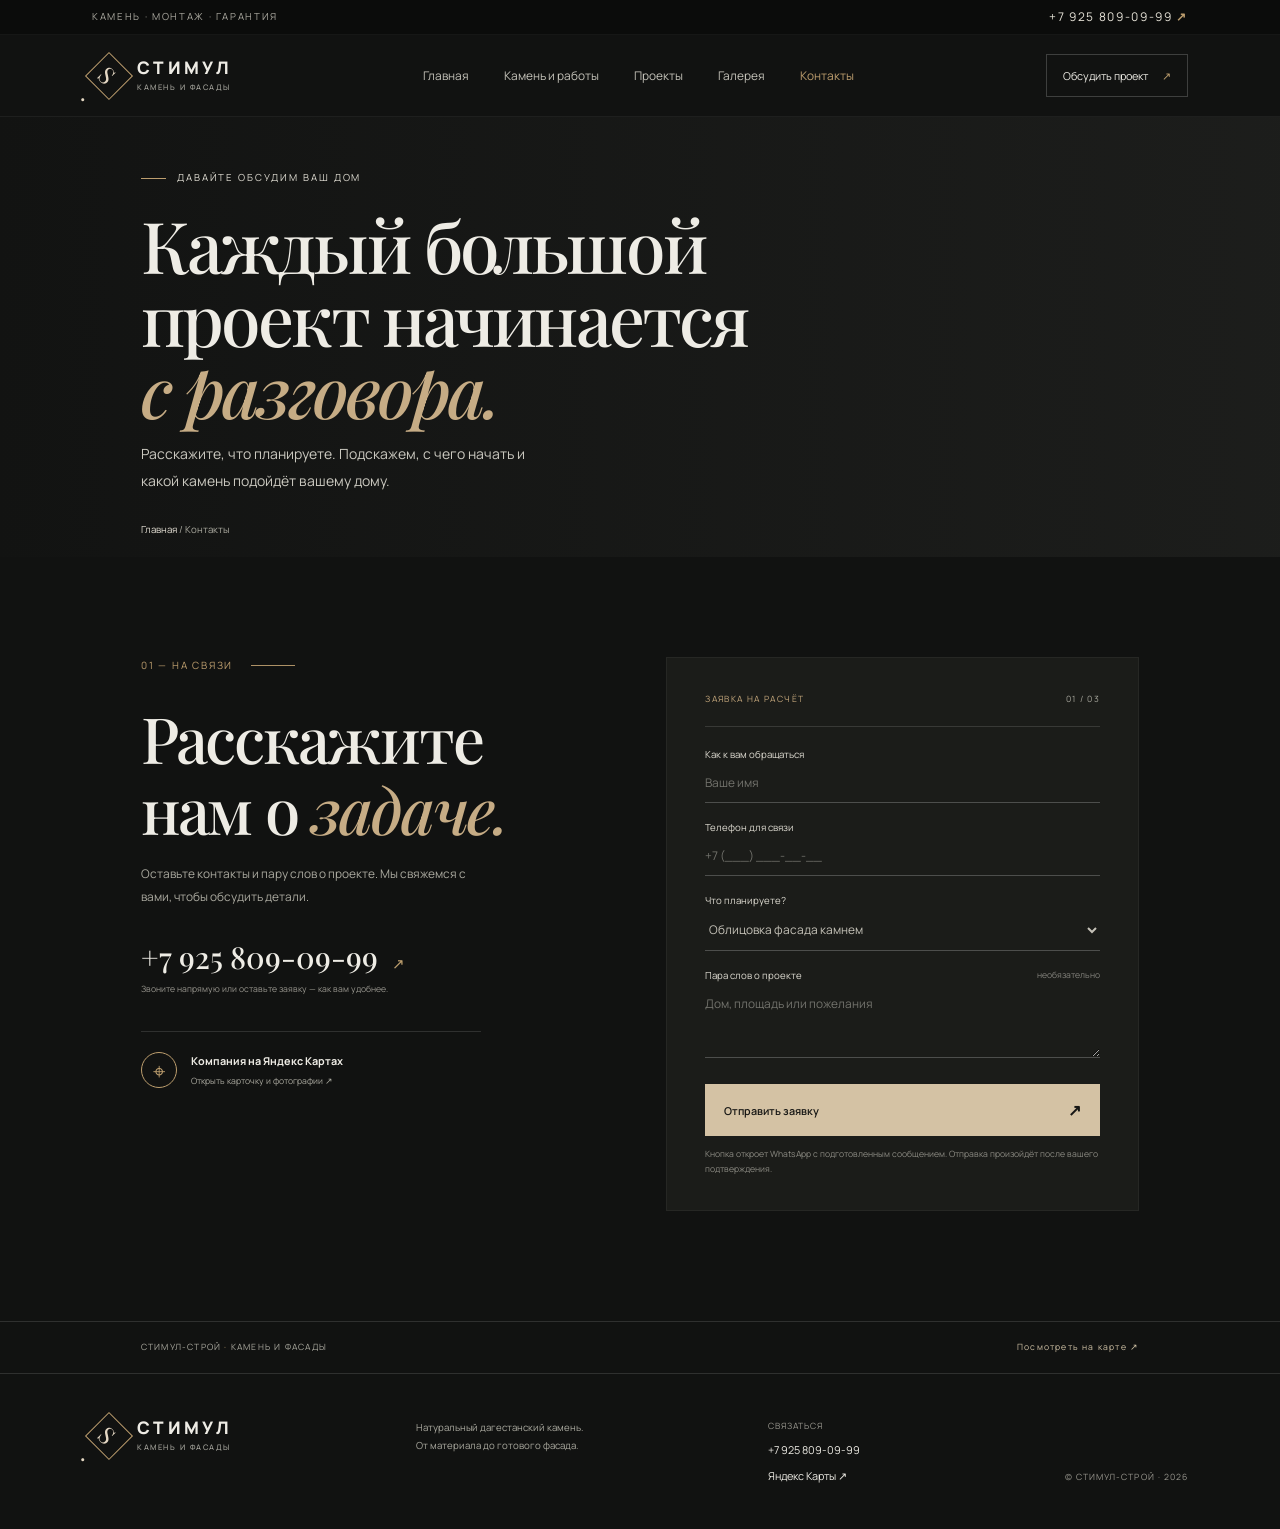
==== commit d1c1bcc9: "Add 3D photo gallery page" ====
--- a/contacts.html
+++ b/contacts.html
@@ -1,3 +1,3 @@
-<!doctype html><html lang="ru"><head><meta charset="utf-8"><meta name="viewport" content="width=device-width,initial-scale=1"><meta name="theme-color" content="#111211"><title>Контакты и заявка — СТИМУЛ-СТРОЙ</title><meta name="description" content="Обсудите отделку дома дагестанским камнем. Позвоните или отправьте заявку в СТИМУЛ-СТРОЙ."><link rel="preconnect" href="https://avatars.mds.yandex.net"><link rel="preconnect" href="https://fonts.googleapis.com"><link rel="preconnect" href="https://fonts.gstatic.com" crossorigin><link href="https://fonts.googleapis.com/css2?family=Manrope:wght@400;500;600;700;800&family=Playfair+Display:wght@500;600;700&display=swap" rel="stylesheet"><link rel="stylesheet" href="assets/site.css"></head><body><div class="announcement"><span>КАМЕНЬ · МОНТАЖ · ГАРАНТИЯ</span><a href="tel:+79258090999">+7 925 809-09-99 <b>↗</b></a></div><header class="header"><a class="brand" href="index.html"><span class="brand-mark">S<span>·</span></span><span>СТИМУЛ<small>КАМЕНЬ И ФАСАДЫ</small></span></a><button class="menu-toggle" aria-label="Открыть меню">☰</button><nav><a href="index.html">Главная</a><a href="stone.html">Камень и работы</a><a href="projects.html">Проекты</a><a class="active" href="contacts.html">Контакты</a></nav><a class="header-cta" href="#request">Обсудить проект <span>↗</span></a></header><main><section class="subhero contacts-hero"><div class="subhero-photo contacts-page-photo"></div><div class="subhero-inner"><div class="kicker"><i></i> ДАВАЙТЕ ОБСУДИМ ВАШ ДОМ</div><h1>Каждый большой<br>проект начинается<br><em>с разговора.</em></h1><p>Расскажите, что планируете. Подскажем, с чего начать и какой камень подойдёт вашему дому.</p><div class="breadcrumbs"><a href="index.html">Главная</a> / Контакты</div></div></section><section class="contact-layout section" id="request"><div class="contact-copy"><div class="section-label"><span>01 — НА СВЯЗИ</span><i></i></div><h2>Расскажите<br>нам о <em>задаче.</em></h2><p>Оставьте контакты и пару слов о проекте. Мы свяжемся с вами, чтобы обсудить детали.</p><a class="contact-phone" href="tel:+79258090999">+7 925 809-09-99 <span>↗</span></a><small>Звоните напрямую или оставьте заявку — как вам удобнее.</small><a class="map-link" href="https://yandex.ru/maps/org/rashidstroy/15438129561/gallery/?ll=38.066080%2C55.604883&z=14.82" target="_blank" rel="noreferrer"><span class="map-pin">⌖</span><span><b>Компания на Яндекс Картах</b><small>Открыть карточку и фотографии ↗</small></span></a></div><form class="request-form" id="requestForm"><div class="form-top"><span>ЗАЯВКА НА РАСЧЁТ</span><span>01 / 03</span></div><label>Как к вам обращаться<input name="name" autocomplete="name" placeholder="Ваше имя" required></label><label>Телефон для связи<input name="phone" type="tel" autocomplete="tel" placeholder="+7 (___) ___-__-__" required></label><label>Что планируете?<select name="service"><option>Облицовка фасада камнем</option><option>Отделка цоколя</option><option>Декор фасада</option><option>Отделка интерьера камнем</option><option>Мощение дорожек</option><option>Нужна консультация</option></select></label><label>Пара слов о проекте <span class="optional">необязательно</span><textarea name="details" rows="3" placeholder="Дом, площадь или пожелания"></textarea></label><button class="button button-light submit-button" type="submit">Отправить заявку <span>↗</span></button><p class="form-privacy">Кнопка откроет WhatsApp с подготовленным сообщением. Отправка произойдёт после вашего подтверждения.</p><div class="form-success" role="status" hidden>Сообщение подготовлено — завершите отправку в WhatsApp.</div></form></section><section class="contact-bottom"><span>СТИМУЛ-СТРОЙ <i>·</i> КАМЕНЬ И ФАСАДЫ</span><a href="https://yandex.ru/maps/org/rashidstroy/15438129561/gallery/?ll=38.066080%2C55.604883&z=14.82" target="_blank" rel="noreferrer">Посмотреть на карте ↗</a></section></main><footer class="footer"><a class="brand" href="index.html"><span class="brand-mark">S<span>·</span></span><span>СТИМУЛ<small>КАМЕНЬ И ФАСАДЫ</small></span></a><p>Натуральный дагестанский камень.<br>От материала до готового фасада.</p><div><span>СВЯЗАТЬСЯ</span><a href="tel:+79258090999">+7 925 809-09-99</a><a href="https://yandex.ru/maps/org/rashidstroy/15438129561/gallery/?ll=38.066080%2C55.604883&z=14.82" target="_blank" rel="noreferrer">Яндекс Карты ↗</a></div><small>© СТИМУЛ-СТРОЙ · 2026</small></footer><script src="assets/site.js"></script></body></html>
+<!doctype html><html lang="ru"><head><meta charset="utf-8"><meta name="viewport" content="width=device-width,initial-scale=1"><meta name="theme-color" content="#111211"><title>Контакты и заявка — СТИМУЛ-СТРОЙ</title><meta name="description" content="Обсудите отделку дома дагестанским камнем. Позвоните или отправьте заявку в СТИМУЛ-СТРОЙ."><link rel="preconnect" href="https://avatars.mds.yandex.net"><link rel="preconnect" href="https://fonts.googleapis.com"><link rel="preconnect" href="https://fonts.gstatic.com" crossorigin><link href="https://fonts.googleapis.com/css2?family=Manrope:wght@400;500;600;700;800&family=Playfair+Display:wght@500;600;700&display=swap" rel="stylesheet"><link rel="stylesheet" href="assets/site.css"></head><body><div class="announcement"><span>КАМЕНЬ · МОНТАЖ · ГАРАНТИЯ</span><a href="tel:+79258090999">+7 925 809-09-99 <b>↗</b></a></div><header class="header"><a class="brand" href="index.html"><span class="brand-mark">S<span>·</span></span><span>СТИМУЛ<small>КАМЕНЬ И ФАСАДЫ</small></span></a><button class="menu-toggle" aria-label="Открыть меню">☰</button><nav><a href="index.html">Главная</a><a href="stone.html">Камень и работы</a><a href="projects.html">Проекты</a><a href="gallery.html">Галерея</a><a class="active" href="contacts.html">Контакты</a></nav><a class="header-cta" href="#request">Обсудить проект <span>↗</span></a></header><main><section class="subhero contacts-hero"><div class="subhero-photo contacts-page-photo"></div><div class="subhero-inner"><div class="kicker"><i></i> ДАВАЙТЕ ОБСУДИМ ВАШ ДОМ</div><h1>Каждый большой<br>проект начинается<br><em>с разговора.</em></h1><p>Расскажите, что планируете. Подскажем, с чего начать и какой камень подойдёт вашему дому.</p><div class="breadcrumbs"><a href="index.html">Главная</a> / Контакты</div></div></section><section class="contact-layout section" id="request"><div class="contact-copy"><div class="section-label"><span>01 — НА СВЯЗИ</span><i></i></div><h2>Расскажите<br>нам о <em>задаче.</em></h2><p>Оставьте контакты и пару слов о проекте. Мы свяжемся с вами, чтобы обсудить детали.</p><a class="contact-phone" href="tel:+79258090999">+7 925 809-09-99 <span>↗</span></a><small>Звоните напрямую или оставьте заявку — как вам удобнее.</small><a class="map-link" href="https://yandex.ru/maps/org/rashidstroy/15438129561/gallery/?ll=38.066080%2C55.604883&z=14.82" target="_blank" rel="noreferrer"><span class="map-pin">⌖</span><span><b>Компания на Яндекс Картах</b><small>Открыть карточку и фотографии ↗</small></span></a></div><form class="request-form" id="requestForm"><div class="form-top"><span>ЗАЯВКА НА РАСЧЁТ</span><span>01 / 03</span></div><label>Как к вам обращаться<input name="name" autocomplete="name" placeholder="Ваше имя" required></label><label>Телефон для связи<input name="phone" type="tel" autocomplete="tel" placeholder="+7 (___) ___-__-__" required></label><label>Что планируете?<select name="service"><option>Облицовка фасада камнем</option><option>Отделка цоколя</option><option>Декор фасада</option><option>Отделка интерьера камнем</option><option>Мощение дорожек</option><option>Нужна консультация</option></select></label><label>Пара слов о проекте <span class="optional">необязательно</span><textarea name="details" rows="3" placeholder="Дом, площадь или пожелания"></textarea></label><button class="button button-light submit-button" type="submit">Отправить заявку <span>↗</span></button><p class="form-privacy">Кнопка откроет WhatsApp с подготовленным сообщением. Отправка произойдёт после вашего подтверждения.</p><div class="form-success" role="status" hidden>Сообщение подготовлено — завершите отправку в WhatsApp.</div></form></section><section class="contact-bottom"><span>СТИМУЛ-СТРОЙ <i>·</i> КАМЕНЬ И ФАСАДЫ</span><a href="https://yandex.ru/maps/org/rashidstroy/15438129561/gallery/?ll=38.066080%2C55.604883&z=14.82" target="_blank" rel="noreferrer">Посмотреть на карте ↗</a></section></main><footer class="footer"><a class="brand" href="index.html"><span class="brand-mark">S<span>·</span></span><span>СТИМУЛ<small>КАМЕНЬ И ФАСАДЫ</small></span></a><p>Натуральный дагестанский камень.<br>От материала до готового фасада.</p><div><span>СВЯЗАТЬСЯ</span><a href="tel:+79258090999">+7 925 809-09-99</a><a href="https://yandex.ru/maps/org/rashidstroy/15438129561/gallery/?ll=38.066080%2C55.604883&z=14.82" target="_blank" rel="noreferrer">Яндекс Карты ↗</a></div><small>© СТИМУЛ-СТРОЙ · 2026</small></footer><script src="assets/site.js"></script></body></html>
 
 
--- a/assets/site.css
+++ b/assets/site.css
@@ -1,4 +1,4 @@
-:root{--bg:#111211;--text:#eeece5;--muted:#aaa99f;--gold:#bd9e6e;--serif:"Playfair Display",Georgia,serif;--sans:Manrope,Arial,sans-serif}*{box-sizing:border-box}html{scroll-behavior:smooth}body{margin:0;background:var(--bg);color:var(--text);font:15.1px/1.65 var(--sans)}a{color:inherit;text-decoration:none}.announcement{height:35px;background:#0b0c0b;border-bottom:1px solid #ffffff0c;display:flex;align-items:center;justify-content:space-between;padding:0 7.2%;font-size:9.7px;letter-spacing:.17em;color:#aaa89f}.announcement a{font-size:11.9px;color:#e9e5da}.announcement b,.header-cta span,.text-link span,.under-link b{color:var(--gold)}.header{height:82px;padding:0 7.2%;display:flex;align-items:center;justify-content:space-between;background:#111211f5;position:relative;z-index:10;border-bottom:1px solid #ffffff0e}.brand{display:flex;align-items:center;gap:11px;font-size:17.3px;line-height:1;letter-spacing:.19em;font-weight:800}.brand small{display:block;font-size:7.6px;letter-spacing:.2em;color:#a5a49c;margin-top:8px;font-weight:500}.brand-mark{width:34px;height:34px;border:1px solid var(--gold);display:grid;place-items:center;color:#e5d8c4;font:23.8px var(--serif);transform:rotate(45deg)}.header nav{display:flex;gap:35px;font-size:11.9px;color:#c4c2b9}.header nav a:hover,.header nav a.active{color:var(--gold)}.header-cta{border:1px solid #ffffff30;padding:12px 16px;font-size:10.8px}.header-cta span{margin-left:12px}.menu-toggle{display:none}.hero{height:calc(100svh + 120px);min-height:850px;position:relative;overflow:hidden;background:#20211e}.hero-photo,.subhero-photo{pointer-events:none;position:absolute;inset:0;background-position:center;background-size:cover;filter:brightness(.67) saturate(.65);transform:scale(1.015)}.hero-photo{background-image:url("https://avatars.mds.yandex.net/get-altay/18777611/2a0000019fff409e292bef80bf6e448fd1f2/XXXL")}.hero-shade{pointer-events:none;position:absolute;inset:0;background:linear-gradient(90deg,#0c0d0cef,#111211d9 34%,#1112114c 72%,#11121128),linear-gradient(0deg,#1112119c,transparent 40%)}.hero-grain{pointer-events:none;position:absolute;inset:0;pointer-events:none;opacity:.07;background-image:url("data:image/svg+xml,%3Csvg xmlns='http://www.w3.org/2000/svg' viewBox='0 0 150 150'%3E%3Cfilter id='n'%3E%3CfeTurbulence type='fractalNoise' baseFrequency='.8' numOctaves='3' stitchTiles='stitch'/%3E%3C/filter%3E%3Crect width='100%25' height='100%25' filter='url(%23n)'/%3E%3C/svg%3E")}.hero-content{position:absolute;left:10%;top:10%;width:min(760px,62%);z-index:2}.kicker{display:flex;align-items:center;gap:11px;font-size:9.7px;letter-spacing:.2em;color:#dedbd1}.kicker i{width:25px;height:1px;background:var(--gold)}h1,h2,h3,p{margin-top:0}.hero h1,.subhero h1{font:500 clamp(58.3px,6.5vw,95px)/1.02 var(--serif);letter-spacing:-.04em;margin:27px 0 20px}.hero h1 em,.subhero h1 em,h2 em{color:#c6ac85;font-weight:500}.hero-content>p,.subhero-inner>p{color:#cbc9c0;max-width:420px;line-height:1.9;font-size:14px}.hero-actions{display:flex;align-items:center;gap:28px;margin-top:0}.button{display:inline-flex;justify-content:space-between;align-items:center;gap:35px;padding:15px 19px;font:600 10.8px var(--sans);transition:.25s}.button:hover{transform:none}.button-light{background:#d4c2a4;color:#161614}.button-light:hover{background:#e1d2b9}.button span{font-size:16.2px}.text-link{font-size:10.8px;border-bottom:1px solid #ffffff70;padding:9px 0}.text-link span{padding-left:8px}.hero-bottom{position:absolute;top:auto;bottom:48px;width:75vw;display:flex;justify-content:space-between;color:#aaa99f;font-size:8.6px;letter-spacing:.18em}.hero-scroll{display:flex;align-items:center;gap:11px;margin:20px 0 18px;color:#c9c6bd;font-size:8.6px;letter-spacing:.18em;line-height:1.2}.scroll-line{display:block;height:1px;width:30px;flex:0 0 30px;background:var(--gold)}.hero-note span{color:var(--gold);padding:0 9px}.hero-index{position:absolute;right:7.2%;bottom:48px;font-size:10.8px}.hero-index span{color:var(--gold);padding:0 8px}.section{padding:112px 11%}.section-label{display:flex;align-items:center;gap:18px;font-size:8.6px;letter-spacing:.19em;color:#b5b2a8}.section-label i{height:1px;width:44px;background:#ad9166}.intro-grid{display:grid;grid-template-columns:1fr .57fr;gap:9%;align-items:end;margin-top:30px}.intro h2,.services h2,.values h2,.gallery-intro h2,.contact-copy h2,.work-list>h2{font:500 clamp(37.8px,5vw,63.7px)/1.13 var(--serif);letter-spacing:-.035em;margin:0}.intro h2 em,.services h2 em,.gallery-intro h2 em,.contact-copy h2 em,.work-list>h2 em{color:#c6ac85}.intro-copy p{font-size:13px;color:#b9b8b0;line-height:1.95;margin-bottom:22px}.under-link{border-bottom:1px solid #ffffff45;padding:10px 0;display:inline-flex;gap:18px;font-size:10.8px}.process-strip{height:315px;margin-top:70px;position:relative;display:grid;grid-template-columns:64% 36%;background:#1c1d1a}.process-image{pointer-events:none;width:100%;height:100%;display:block;object-fit:cover;object-position:center 48%;filter:saturate(.9) brightness(.82)}.process-card{width:130%;min-height:315px;padding:42px 34px;background:#1b1c19;display:flex;flex-direction:column;justify-content:center;align-self:stretch;margin-left:-30%;position:relative;z-index:2;box-shadow:0 20px 50px #0005}.process-card>span,.process-card a{font-size:8.6px;letter-spacing:.15em;color:#c5a77c}.process-card strong{display:block;font:500 30.2px/1.2 var(--serif);margin:17px 0}.process-card p{font-size:10.8px;color:#aaa99f;line-height:1.8}.process-card a{display:block;margin-top:23px}.process-number{position:absolute;right:18px;bottom:17px;font:21.6px var(--serif)}.process-number span{font:9.7px var(--sans);color:#aaa}.services{background:#e6e2d9;color:#24231f;padding-top:105px;padding-bottom:110px}.services .section-label,.work-list .section-label{color:#69675f}.services .section-label i{background:#987e58}.services-head{display:flex;justify-content:space-between;align-items:end;margin:27px 0 40px}.services-head p{max-width:285px;color:#69675f;font-size:11.9px;line-height:1.9}.services h2 em,.work-list>h2 em{color:#8e7450}.service-list{border-top:1px solid #26251f35;margin-bottom:33px}.service-list a{padding:20px 8px;display:grid;grid-template-columns:60px 1.1fr 1fr 25px;align-items:center;border-bottom:1px solid #26251f35;transition:none}.service-list a:hover{padding-left:8px}.service-list a>span{font:14px var(--serif);color:#987e58}.service-list strong{font:500 20.5px var(--serif)}.service-list small{font-size:9.7px;color:#747168}.service-list b{font-size:17.3px;color:#8e7450}.button-outline{border:1px solid #27251f75;color:#26251f}.button-outline span{color:#8e7450}.values{position:relative;min-height:690px;padding:0;display:grid;grid-template-columns:1fr 1fr;background:#181916}.values-photo{pointer-events:none;background:url("https://avatars.mds.yandex.net/get-altay/19838861/2a0000019ff5c13b4092fcd37eddb5bb945f/XXXL") center/cover;filter:saturate(.54) brightness(.72);min-height:690px}.values-panel{padding:88px 13% 70px 10%}.values h2{font-size:clamp(41px,4.8vw,59.4px);margin:27px 0 38px}.value-grid{display:grid;grid-template-columns:1fr 1fr;gap:26px 24px}.value-grid article{border-top:1px solid #ffffff20;padding-top:13px}.value-grid article span{display:block;color:var(--gold);font-size:8.6px;margin-bottom:8px}.value-grid article b{font-size:11.9px}.value-grid article p{font-size:9.7px;color:#aaa99f;line-height:1.8;margin:7px 0 0}.values-panel>.under-link{margin-top:30px}.vertical-note{position:absolute;right:22px;top:90px;writing-mode:vertical-rl;color:#aaa99f;font-size:8.6px;letter-spacing:.2em}.cta-band{min-height:260px;background:#39362e;display:flex;align-items:center;justify-content:space-between;padding:50px 11%;position:relative;overflow:hidden}.cta-band>div:nth-child(2){position:relative;z-index:1}.cta-band>div:nth-child(2)>span{font-size:8.6px;letter-spacing:.18em;color:#c9c3b5}.cta-band h2{font:500 clamp(41px,5.4vw,62.6px)/1.2 var(--serif);margin:12px 0}.cta-band h2 em{color:#cfb184}.cta-band>.button{position:relative;z-index:1}.footer{padding:45px 7.2%;display:grid;grid-template-columns:1.1fr 1.2fr 1fr auto;gap:30px;align-items:start;border-top:1px solid #ffffff20}.footer p{font-size:9.7px;line-height:1.9;color:#aaa99f}.footer>div{display:flex;flex-direction:column;gap:8px}.footer>div span,.footer>small{font-size:8.6px;color:#99978f;letter-spacing:.12em}.footer>div a{font-size:10.8px}.footer>small{align-self:end}.subhero{height:510px;position:relative;overflow:hidden;background:#20211f}.subhero-photo{filter:brightness(.53) saturate(.5)}.stone-page-photo{background-image:url("https://avatars.mds.yandex.net/get-altay/20336841/2a0000019ff5c14d79ff3852a11d3bc487ed/XXXL")}.stone-page-photo{filter:brightness(.78) saturate(.72);background-position:center 52%}.projects-page-photo{background-image:url("https://avatars.mds.yandex.net/get-altay/20336841/2a0000019ff5c147f57e3b9c170a08340711/XXXL")}.contacts-page-photo{background-image:url("https://avatars.mds.yandex.net/get-altay/19838861/2a0000019ff5c13b4092fcd37eddb5bb945f/XXXL")}.subhero:after{pointer-events:none;content:"";position:absolute;inset:0;background:linear-gradient(90deg,#111211ed,#11121170 70%,#11121140)}.subhero-inner{position:absolute;z-index:1;left:11%;top:75px;max-width:610px}.subhero h1{font-size:clamp(51.8px,6.5vw,79.9px);margin:23px 0 14px}.subhero-inner>p{max-width:420px}.breadcrumbs{margin-top:45px;color:#aaa99f;font-size:9.7px}.breadcrumbs a{color:#e4dfd4}.material{padding-bottom:60px}.material-cards{display:grid;grid-template-columns:repeat(3,1fr);gap:22px;margin-top:55px}.material-card{background:#191a18;padding-bottom:20px}.material-card>span,.material-card h3,.material-card p{margin-left:20px;margin-right:20px}.material-card>span{display:block;margin-top:17px;color:var(--gold);font-size:8.6px}.material-card h3{font:500 21.6px var(--serif);margin-top:10px;margin-bottom:6px}.material-card p{font-size:10.8px;color:#aaa99f;line-height:1.8}.material-swatch{width:100%;height:160px;display:block;object-fit:cover;object-position:center}.work-list{background:#e6e2d9;color:#24231f}.work-list>h2{margin:27px 0 35px}.work-list article{border-top:1px solid #26251f35;padding:25px 5px;display:grid;grid-template-columns:70px 1fr 130px}.work-list article:last-child{border-bottom:1px solid #26251f35}.work-list article>span{font:15.1px var(--serif);color:#987e58}.work-list article h3{font:500 23.8px var(--serif);margin:0 0 7px}.work-list article p{font-size:10.8px;line-height:1.85;max-width:570px;color:#69675f;margin:0}.work-list article>b{font-size:8.6px;letter-spacing:.16em;color:#817967;text-align:right}.quote-block{text-align:center;padding:80px 15%;background:#37352f}.quote-block>span{font:75.6px var(--serif);color:#b59a70}.quote-block blockquote{font:500 clamp(29.2px,4.3vw,45.4px)/1.25 var(--serif);margin:15px 0 25px}.projects-hero{height:490px}.gallery-intro{display:flex;justify-content:space-between;align-items:end;margin:28px 0 38px}.gallery-intro p{max-width:350px;font-size:10.8px;line-height:1.9;color:#aaa99f}.gallery-grid{display:grid;grid-template-columns:1fr 1fr;grid-auto-rows:300px;gap:15px}.gallery-item{position:relative;overflow:hidden;margin:0;background:#252621}.gallery-item.tall{grid-row:span 2}.gallery-item.wide{grid-column:span 2}.gallery-item img{width:100%;height:100%;object-fit:cover;filter:brightness(.76) saturate(.7);transition:filter .2s}.gallery-item:hover img{filter:brightness(.76) saturate(.7)}.gallery-item figcaption{position:absolute;bottom:0;left:0;right:0;padding:17px 20px;background:linear-gradient(0deg,#0c0d0bd9,transparent);font-size:8.6px;letter-spacing:.15em}.gallery-item figcaption span{color:var(--gold);margin-right:13px}.gallery-note{margin-top:27px;border-top:1px solid #ffffff20;padding-top:22px;display:grid;grid-template-columns:30px 1fr auto;gap:12px;align-items:center}.gallery-note>span{color:var(--gold);font-size:21.6px}.gallery-note p{font-size:10.8px;color:#aaa99f}.gallery-note a{font-size:11.9px;color:#d2c5ae}.contacts-hero{height:440px}.contacts-hero .subhero-inner{top:53px}.contacts-hero h1{font-size:clamp(46.4px,5.8vw,71.3px)}.contacts-hero .breadcrumbs{margin-top:28px}.contact-layout{padding-top:100px;padding-bottom:110px;display:grid;grid-template-columns:.9fr 1fr;gap:10%;position:relative;overflow:hidden}.contact-copy{position:relative}.contact-copy h2{margin:28px 0 18px}.contact-copy>p{font-size:11.9px;color:#aaa99f;line-height:1.9;max-width:330px}.contact-phone{display:block;font:500 30.2px var(--serif);margin-top:27px}.contact-phone span{color:var(--gold);font:15.1px var(--sans);padding-left:7px}.contact-copy>small{font-size:8.6px;color:#99978f;display:block;margin-top:5px}.map-link{display:flex;align-items:center;gap:14px;margin-top:35px;border-top:1px solid #ffffff20;padding-top:20px;max-width:340px}.map-pin{width:36px;height:36px;border:1px solid var(--gold);border-radius:50%;display:grid;place-items:center;color:var(--gold);font-size:21.6px}.map-link b,.map-link small{display:block}.map-link b{font-size:10.8px}.map-link small{font-size:8.6px;color:#aaa99f;margin-top:4px}.request-form{background:#1b1c19;padding:34px 38px;border:1px solid #ffffff0c;position:relative;z-index:1}.form-top{display:flex;justify-content:space-between;padding-bottom:20px;border-bottom:1px solid #ffffff20;color:#c5a77c;font-size:8.6px;letter-spacing:.16em;margin-bottom:20px}.form-top span+span{color:#aaa99f}.request-form label{display:block;margin:17px 0;color:#dedbd1;font-size:9.7px}.request-form input,.request-form select,.request-form textarea{display:block;width:100%;background:none;border:0;border-bottom:1px solid #ffffff38;border-radius:0;color:#f0eee7;padding:11px 0;font:11.9px var(--sans);outline:0}.request-form input:focus,.request-form select:focus,.request-form textarea:focus{border-color:#c5a77c}.request-form input::placeholder,.request-form textarea::placeholder{color:#73736d}.request-form select{color:#c5c2b8}.request-form select option{background:#191a18}.request-form textarea{resize:vertical}.optional{float:right;font-size:8.6px;color:#85847e}.submit-button{border:0;width:100%;margin-top:9px;cursor:pointer}.form-privacy{font-size:8.6px;color:#8d8c84;line-height:1.7;margin:11px 0 0}.form-success{font-size:9.7px;color:#cdb890;margin-top:12px}.contact-bottom{padding:18px 11%;border-top:1px solid #ffffff20;display:flex;justify-content:space-between;color:#aaa99f;font-size:8.6px;letter-spacing:.14em}.contact-bottom i{color:var(--gold);font-style:normal}.contact-bottom a{color:#d0c2a6}.reveal{opacity:1;transform:none;transition:none}@media(max-width:900px){.header{padding:0 5%;height:72px}.header nav{gap:16px}.header-cta{padding:10px;font-size:9.7px}.hero-content{left:8%;width:60%}.section{padding-left:8%;padding-right:8%}.values-panel{padding-left:8%;padding-right:8%}.footer{padding-left:5%;padding-right:5%;grid-template-columns:1fr 1fr}.footer>small{justify-self:end}.contact-layout{gap:6%}}@media(max-width:640px){.announcement{padding:0 5%;font-size:7.6px}.announcement a{font-size:10.8px}.header{height:68px}.brand{font-size:15.1px}.brand-mark{width:30px;height:30px}.header-cta{display:none}.menu-toggle{display:block;border:0;background:none;color:var(--text);font-size:21.6px}.header nav{display:none;position:absolute;top:68px;left:0;right:0;background:#151614;padding:22px 6%;flex-direction:column;gap:18px;border-bottom:1px solid #ffffff20}.header nav.open{display:flex}.hero{height:calc(100svh + 80px);min-height:760px;max-height:none}.hero-photo{background-position:60% center}.hero-shade{background:linear-gradient(90deg,#10110ff0,#10110fc9 55%,#10110f55),linear-gradient(0deg,#111211b5,transparent 65%)}.hero-content{left:7%;top:12%;width:86%}.hero h1{font-size:clamp(49.7px,12.4vw,71.3px)}.hero-content>p{max-width:340px;font-size:11.9px}.hero-actions{gap:19px;flex-wrap:wrap}.button{padding:14px;font-size:9.7px}.hero-bottom{top:auto;bottom:27px;left:7%;width:86%}.hero-index{display:none}.section{padding:75px 7%}.intro-grid{grid-template-columns:1fr;gap:20px;margin-top:25px}.intro h2,.services h2,.gallery-intro h2,.contact-copy h2,.work-list>h2{font-size:42.1px}.process-strip{height:auto;grid-template-columns:1fr;margin-top:38px;padding-bottom:0}.process-image{height:225px}.process-card{width:auto;min-height:0;align-self:auto;display:block;margin:-25px 15px 0;padding:25px}.process-number{right:24px;bottom:14px}.services-head{display:block;margin:25px 0}.services-head p{margin-top:16px}.service-list a{grid-template-columns:35px 1fr 20px;gap:4px;padding:16px 0}.service-list strong{font-size:17.3px}.service-list small{grid-column:2;grid-row:2;margin-top:3px}.service-list b{grid-column:3;grid-row:1/3}.values{grid-template-columns:1fr}.values-photo{min-height:280px;height:280px}.values-panel{padding:55px 7% 65px}.values h2{font-size:46.4px}.value-grid{gap:20px}.vertical-note{right:10px;top:310px}.cta-band{padding:45px 7%;min-height:260px;display:block}.cta-band h2{font-size:46.4px}.cta-band>.button{margin-top:25px}.footer{grid-template-columns:1fr 1fr;gap:25px;padding:34px 7%}.footer p{font-size:8.6px}.footer>small{font-size:7.6px}.subhero{height:475px}.subhero-inner{left:7%;right:7%;top:67px}.subhero h1{font-size:57.2px}.subhero-inner>p{font-size:11.9px}.breadcrumbs{margin-top:30px}.material-cards{grid-template-columns:1fr;gap:13px;margin-top:35px}.material-card{display:grid;grid-template-columns:120px 1fr;grid-template-rows:auto auto 1fr;padding:0 14px 14px 0;column-gap:15px}.material-swatch{grid-row:1/4;height:130px}.material-card>span{margin:15px 0 0}.material-card h3{font-size:19.4px;margin:5px 0}.material-card p{font-size:9.7px;margin:0}.work-list article{grid-template-columns:40px 1fr;padding:20px 0}.work-list article>b{display:none}.work-list article h3{font-size:20.5px}.work-list article p{font-size:9.7px}.quote-block{padding:65px 7%}.projects-hero{height:460px}.gallery-intro{display:block}.gallery-intro p{margin-top:17px}.gallery-grid{grid-template-columns:1fr;grid-auto-rows:250px;gap:12px}.gallery-item.tall,.gallery-item.wide{grid-row:auto;grid-column:auto}.gallery-note{grid-template-columns:22px 1fr}.gallery-note a{grid-column:2}.contacts-hero{height:450px}.contacts-hero h1{font-size:49.7px}.contact-layout{grid-template-columns:1fr;gap:36px;padding-top:66px}.contact-copy h2{font-size:43.2px}.request-form{padding:25px 20px}.contact-bottom{padding:16px 7%;font-size:7.6px;gap:15px}.contact-bottom a{text-align:right}.hero-actions .text-link{font-size:9.7px}}@media(prefers-reduced-motion:reduce){*,*:before,*:after{scroll-behavior:auto!important;animation-duration:.01ms!important;transition-duration:.01ms!important}}
+:root{--bg:#111211;--text:#eeece5;--muted:#aaa99f;--gold:#bd9e6e;--serif:"Playfair Display",Georgia,serif;--sans:Manrope,Arial,sans-serif}*{box-sizing:border-box}html{scroll-behavior:smooth}body{margin:0;background:var(--bg);color:var(--text);font:15.1px/1.65 var(--sans)}a{color:inherit;text-decoration:none}.announcement{height:35px;background:#0b0c0b;border-bottom:1px solid #ffffff0c;display:flex;align-items:center;justify-content:space-between;padding:0 7.2%;font-size:9.7px;letter-spacing:.17em;color:#aaa89f}.announcement a{font-size:11.9px;color:#e9e5da}.announcement b,.header-cta span,.text-link span,.under-link b{color:var(--gold)}.header{height:82px;padding:0 7.2%;display:flex;align-items:center;justify-content:space-between;background:#111211f5;position:relative;z-index:10;border-bottom:1px solid #ffffff0e}.brand{display:flex;align-items:center;gap:11px;font-size:17.3px;line-height:1;letter-spacing:.19em;font-weight:800}.brand small{display:block;font-size:7.6px;letter-spacing:.2em;color:#a5a49c;margin-top:8px;font-weight:500}.brand-mark{width:34px;height:34px;border:1px solid var(--gold);display:grid;place-items:center;color:#e5d8c4;font:23.8px var(--serif);transform:rotate(45deg)}.header nav{display:flex;gap:35px;font-size:11.9px;color:#c4c2b9}.header nav a:hover,.header nav a.active{color:var(--gold)}.header-cta{border:1px solid #ffffff30;padding:12px 16px;font-size:10.8px}.header-cta span{margin-left:12px}.menu-toggle{display:none}.hero{height:calc(100svh + 120px);min-height:850px;position:relative;overflow:hidden;background:#20211e}.hero-photo,.subhero-photo{pointer-events:none;position:absolute;inset:0;background-position:center;background-size:cover;filter:brightness(.67) saturate(.65);transform:scale(1.015)}.hero-photo{background-image:url("https://avatars.mds.yandex.net/get-altay/18777611/2a0000019fff409e292bef80bf6e448fd1f2/XXXL")}.hero-shade{pointer-events:none;position:absolute;inset:0;background:linear-gradient(90deg,#0c0d0cef,#111211d9 34%,#1112114c 72%,#11121128),linear-gradient(0deg,#1112119c,transparent 40%)}.hero-grain{pointer-events:none;position:absolute;inset:0;pointer-events:none;opacity:.07;background-image:url("data:image/svg+xml,%3Csvg xmlns='http://www.w3.org/2000/svg' viewBox='0 0 150 150'%3E%3Cfilter id='n'%3E%3CfeTurbulence type='fractalNoise' baseFrequency='.8' numOctaves='3' stitchTiles='stitch'/%3E%3C/filter%3E%3Crect width='100%25' height='100%25' filter='url(%23n)'/%3E%3C/svg%3E")}.hero-content{position:absolute;left:10%;top:10%;width:min(760px,62%);z-index:2}.kicker{display:flex;align-items:center;gap:11px;font-size:9.7px;letter-spacing:.2em;color:#dedbd1}.kicker i{width:25px;height:1px;background:var(--gold)}h1,h2,h3,p{margin-top:0}.hero h1,.subhero h1{font:500 clamp(58.3px,6.5vw,95px)/1.02 var(--serif);letter-spacing:-.04em;margin:27px 0 20px}.hero h1 em,.subhero h1 em,h2 em{color:#c6ac85;font-weight:500}.hero-content>p,.subhero-inner>p{color:#cbc9c0;max-width:420px;line-height:1.9;font-size:14px}.hero-actions{display:flex;align-items:center;gap:28px;margin-top:0}.button{display:inline-flex;justify-content:space-between;align-items:center;gap:35px;padding:15px 19px;font:600 10.8px var(--sans);transition:.25s}.button:hover{transform:none}.button-light{background:#d4c2a4;color:#161614}.button-light:hover{background:#e1d2b9}.button span{font-size:16.2px}.text-link{font-size:10.8px;border-bottom:1px solid #ffffff70;padding:9px 0}.text-link span{padding-left:8px}.hero-bottom{position:absolute;top:auto;bottom:48px;width:75vw;display:flex;justify-content:space-between;color:#aaa99f;font-size:8.6px;letter-spacing:.18em}.hero-scroll{display:flex;align-items:center;gap:11px;margin:20px 0 18px;color:#c9c6bd;font-size:8.6px;letter-spacing:.18em;line-height:1.2}.scroll-line{display:block;height:1px;width:30px;flex:0 0 30px;background:var(--gold)}.hero-note span{color:var(--gold);padding:0 9px}.hero-index{position:absolute;right:7.2%;bottom:48px;font-size:10.8px}.hero-index span{color:var(--gold);padding:0 8px}.section{padding:112px 11%}.section-label{display:flex;align-items:center;gap:18px;font-size:8.6px;letter-spacing:.19em;color:#b5b2a8}.section-label i{height:1px;width:44px;background:#ad9166}.intro-grid{display:grid;grid-template-columns:1fr .57fr;gap:9%;align-items:end;margin-top:30px}.intro h2,.services h2,.values h2,.gallery-intro h2,.contact-copy h2,.work-list>h2{font:500 clamp(37.8px,5vw,63.7px)/1.13 var(--serif);letter-spacing:-.035em;margin:0}.intro h2 em,.services h2 em,.gallery-intro h2 em,.contact-copy h2 em,.work-list>h2 em{color:#c6ac85}.intro-copy p{font-size:13px;color:#b9b8b0;line-height:1.95;margin-bottom:22px}.under-link{border-bottom:1px solid #ffffff45;padding:10px 0;display:inline-flex;gap:18px;font-size:10.8px}.process-strip{height:315px;margin-top:70px;position:relative;display:grid;grid-template-columns:62% 38%;grid-template-rows:minmax(0,1fr);overflow:hidden;background:#1c1d1a}.process-image{pointer-events:none;width:100%;height:100%;min-width:0;min-height:0;display:block;object-fit:cover;object-position:center 48%;filter:saturate(.9) brightness(.82)}.process-card{width:120%;height:100%;min-width:0;min-height:0;padding:42px 34px;background:#1b1c19;display:flex;flex-direction:column;justify-content:center;align-self:stretch;margin-left:-20%;position:relative;z-index:2;box-shadow:0 20px 50px #0005}.process-card>span,.process-card a{font-size:8.6px;letter-spacing:.15em;color:#c5a77c}.process-card strong{display:block;font:500 30.2px/1.2 var(--serif);margin:17px 0}.process-card p{font-size:10.8px;color:#aaa99f;line-height:1.8}.process-card a{display:block;margin-top:23px}.process-number{position:absolute;right:18px;bottom:17px;font:21.6px var(--serif)}.process-number span{font:9.7px var(--sans);color:#aaa}.services{background:#e6e2d9;color:#24231f;padding-top:105px;padding-bottom:110px}.services .section-label,.work-list .section-label{color:#69675f}.services .section-label i{background:#987e58}.services-head{display:flex;justify-content:space-between;align-items:end;margin:27px 0 40px}.services-head p{max-width:285px;color:#69675f;font-size:11.9px;line-height:1.9}.services h2 em,.work-list>h2 em{color:#8e7450}.service-list{border-top:1px solid #26251f35;margin-bottom:33px}.service-list a{padding:20px 8px;display:grid;grid-template-columns:60px 1.1fr 1fr 25px;align-items:center;border-bottom:1px solid #26251f35;transition:none}.service-list a:hover{padding-left:8px}.service-list a>span{font:14px var(--serif);color:#987e58}.service-list strong{font:500 20.5px var(--serif)}.service-list small{font-size:9.7px;color:#747168}.service-list b{font-size:17.3px;color:#8e7450}.button-outline{border:1px solid #27251f75;color:#26251f}.button-outline span{color:#8e7450}.values{position:relative;min-height:690px;padding:0;display:grid;grid-template-columns:1fr 1fr;background:#181916}.values-photo{pointer-events:none;background:url("https://avatars.mds.yandex.net/get-altay/19838861/2a0000019ff5c13b4092fcd37eddb5bb945f/XXXL") center/cover;filter:saturate(.54) brightness(.72);min-height:690px}.values-panel{padding:88px 13% 70px 10%}.values h2{font-size:clamp(41px,4.8vw,59.4px);margin:27px 0 38px}.value-grid{display:grid;grid-template-columns:1fr 1fr;gap:26px 24px}.value-grid article{border-top:1px solid #ffffff20;padding-top:13px}.value-grid article span{display:block;color:var(--gold);font-size:8.6px;margin-bottom:8px}.value-grid article b{font-size:11.9px}.value-grid article p{font-size:9.7px;color:#aaa99f;line-height:1.8;margin:7px 0 0}.values-panel>.under-link{margin-top:30px}.vertical-note{position:absolute;right:22px;top:90px;writing-mode:vertical-rl;color:#aaa99f;font-size:8.6px;letter-spacing:.2em}.cta-band{min-height:260px;background:#39362e;display:flex;align-items:center;justify-content:space-between;padding:50px 11%;position:relative;overflow:hidden}.cta-band>div:nth-child(2){position:relative;z-index:1}.cta-band>div:nth-child(2)>span{font-size:8.6px;letter-spacing:.18em;color:#c9c3b5}.cta-band h2{font:500 clamp(41px,5.4vw,62.6px)/1.2 var(--serif);margin:12px 0}.cta-band h2 em{color:#cfb184}.cta-band>.button{position:relative;z-index:1}.footer{padding:45px 7.2%;display:grid;grid-template-columns:1.1fr 1.2fr 1fr auto;gap:30px;align-items:start;border-top:1px solid #ffffff20}.footer p{font-size:9.7px;line-height:1.9;color:#aaa99f}.footer>div{display:flex;flex-direction:column;gap:8px}.footer>div span,.footer>small{font-size:8.6px;color:#99978f;letter-spacing:.12em}.footer>div a{font-size:10.8px}.footer>small{align-self:end}.subhero{height:510px;position:relative;overflow:hidden;background:#20211f}.subhero-photo{filter:brightness(.53) saturate(.5)}.stone-page-photo{background-image:url("https://avatars.mds.yandex.net/get-altay/20336841/2a0000019ff5c14d79ff3852a11d3bc487ed/XXXL")}.stone-page-photo{filter:brightness(.78) saturate(.72);background-position:center 52%}.projects-page-photo{background-image:url("https://avatars.mds.yandex.net/get-altay/20336841/2a0000019ff5c147f57e3b9c170a08340711/XXXL")}.contacts-page-photo{background-image:url("https://avatars.mds.yandex.net/get-altay/19838861/2a0000019ff5c13b4092fcd37eddb5bb945f/XXXL")}.subhero:after{pointer-events:none;content:"";position:absolute;inset:0;background:linear-gradient(90deg,#111211ed,#11121170 70%,#11121140)}.subhero-inner{position:absolute;z-index:1;left:11%;top:75px;max-width:610px}.subhero h1{font-size:clamp(51.8px,6.5vw,79.9px);margin:23px 0 14px}.subhero-inner>p{max-width:420px}.breadcrumbs{margin-top:45px;color:#aaa99f;font-size:9.7px}.breadcrumbs a{color:#e4dfd4}.material{padding-bottom:60px}.material-cards{display:grid;grid-template-columns:repeat(3,1fr);gap:22px;margin-top:55px}.material-card{background:#191a18;padding-bottom:20px}.material-card>span,.material-card h3,.material-card p{margin-left:20px;margin-right:20px}.material-card>span{display:block;margin-top:17px;color:var(--gold);font-size:8.6px}.material-card h3{font:500 21.6px var(--serif);margin-top:10px;margin-bottom:6px}.material-card p{font-size:10.8px;color:#aaa99f;line-height:1.8}.material-swatch{width:100%;height:160px;display:block;object-fit:cover;object-position:center}.work-list{background:#e6e2d9;color:#24231f}.work-list>h2{margin:27px 0 35px}.work-list article{border-top:1px solid #26251f35;padding:25px 5px;display:grid;grid-template-columns:70px 1fr 130px}.work-list article:last-child{border-bottom:1px solid #26251f35}.work-list article>span{font:15.1px var(--serif);color:#987e58}.work-list article h3{font:500 23.8px var(--serif);margin:0 0 7px}.work-list article p{font-size:10.8px;line-height:1.85;max-width:570px;color:#69675f;margin:0}.work-list article>b{font-size:8.6px;letter-spacing:.16em;color:#817967;text-align:right}.quote-block{text-align:center;padding:80px 15%;background:#37352f}.quote-block>span{font:75.6px var(--serif);color:#b59a70}.quote-block blockquote{font:500 clamp(29.2px,4.3vw,45.4px)/1.25 var(--serif);margin:15px 0 25px}.projects-hero{height:490px}.gallery-intro{display:flex;justify-content:space-between;align-items:end;margin:28px 0 38px}.gallery-intro p{max-width:350px;font-size:10.8px;line-height:1.9;color:#aaa99f}.gallery-grid{display:grid;grid-template-columns:1fr 1fr;grid-auto-rows:300px;gap:15px}.gallery-item{position:relative;overflow:hidden;margin:0;background:#252621}.gallery-item.tall{grid-row:span 2}.gallery-item.wide{grid-column:span 2}.gallery-item img{width:100%;height:100%;object-fit:cover;filter:brightness(.76) saturate(.7);transition:filter .2s}.gallery-item:hover img{filter:brightness(.76) saturate(.7)}.gallery-item figcaption{position:absolute;bottom:0;left:0;right:0;padding:17px 20px;background:linear-gradient(0deg,#0c0d0bd9,transparent);font-size:8.6px;letter-spacing:.15em}.gallery-item figcaption span{color:var(--gold);margin-right:13px}.gallery-note{margin-top:27px;border-top:1px solid #ffffff20;padding-top:22px;display:grid;grid-template-columns:30px 1fr auto;gap:12px;align-items:center}.gallery-note>span{color:var(--gold);font-size:21.6px}.gallery-note p{font-size:10.8px;color:#aaa99f}.gallery-note a{font-size:11.9px;color:#d2c5ae}.contacts-hero{height:440px}.contacts-hero .subhero-inner{top:53px}.contacts-hero h1{font-size:clamp(46.4px,5.8vw,71.3px)}.contacts-hero .breadcrumbs{margin-top:28px}.contact-layout{padding-top:100px;padding-bottom:110px;display:grid;grid-template-columns:.9fr 1fr;gap:10%;position:relative;overflow:hidden}.contact-copy{position:relative}.contact-copy h2{margin:28px 0 18px}.contact-copy>p{font-size:11.9px;color:#aaa99f;line-height:1.9;max-width:330px}.contact-phone{display:block;font:500 30.2px var(--serif);margin-top:27px}.contact-phone span{color:var(--gold);font:15.1px var(--sans);padding-left:7px}.contact-copy>small{font-size:8.6px;color:#99978f;display:block;margin-top:5px}.map-link{display:flex;align-items:center;gap:14px;margin-top:35px;border-top:1px solid #ffffff20;padding-top:20px;max-width:340px}.map-pin{width:36px;height:36px;border:1px solid var(--gold);border-radius:50%;display:grid;place-items:center;color:var(--gold);font-size:21.6px}.map-link b,.map-link small{display:block}.map-link b{font-size:10.8px}.map-link small{font-size:8.6px;color:#aaa99f;margin-top:4px}.request-form{background:#1b1c19;padding:34px 38px;border:1px solid #ffffff0c;position:relative;z-index:1}.form-top{display:flex;justify-content:space-between;padding-bottom:20px;border-bottom:1px solid #ffffff20;color:#c5a77c;font-size:8.6px;letter-spacing:.16em;margin-bottom:20px}.form-top span+span{color:#aaa99f}.request-form label{display:block;margin:17px 0;color:#dedbd1;font-size:9.7px}.request-form input,.request-form select,.request-form textarea{display:block;width:100%;background:none;border:0;border-bottom:1px solid #ffffff38;border-radius:0;color:#f0eee7;padding:11px 0;font:11.9px var(--sans);outline:0}.request-form input:focus,.request-form select:focus,.request-form textarea:focus{border-color:#c5a77c}.request-form input::placeholder,.request-form textarea::placeholder{color:#73736d}.request-form select{color:#c5c2b8}.request-form select option{background:#191a18}.request-form textarea{resize:vertical}.optional{float:right;font-size:8.6px;color:#85847e}.submit-button{border:0;width:100%;margin-top:9px;cursor:pointer}.form-privacy{font-size:8.6px;color:#8d8c84;line-height:1.7;margin:11px 0 0}.form-success{font-size:9.7px;color:#cdb890;margin-top:12px}.contact-bottom{padding:18px 11%;border-top:1px solid #ffffff20;display:flex;justify-content:space-between;color:#aaa99f;font-size:8.6px;letter-spacing:.14em}.contact-bottom i{color:var(--gold);font-style:normal}.contact-bottom a{color:#d0c2a6}.reveal{opacity:1;transform:none;transition:none}@media(max-width:900px){.header{padding:0 5%;height:72px}.header nav{gap:16px}.header-cta{padding:10px;font-size:9.7px}.hero-content{left:8%;width:60%}.section{padding-left:8%;padding-right:8%}.values-panel{padding-left:8%;padding-right:8%}.footer{padding-left:5%;padding-right:5%;grid-template-columns:1fr 1fr}.footer>small{justify-self:end}.contact-layout{gap:6%}}@media(max-width:640px){.announcement{padding:0 5%;font-size:7.6px}.announcement a{font-size:10.8px}.header{height:68px}.brand{font-size:15.1px}.brand-mark{width:30px;height:30px}.header-cta{display:none}.menu-toggle{display:block;border:0;background:none;color:var(--text);font-size:21.6px}.header nav{display:none;position:absolute;top:68px;left:0;right:0;background:#151614;padding:22px 6%;flex-direction:column;gap:18px;border-bottom:1px solid #ffffff20}.header nav.open{display:flex}.hero{height:calc(100svh + 80px);min-height:760px;max-height:none}.hero-photo{background-position:60% center}.hero-shade{background:linear-gradient(90deg,#10110ff0,#10110fc9 55%,#10110f55),linear-gradient(0deg,#111211b5,transparent 65%)}.hero-content{left:7%;top:12%;width:86%}.hero h1{font-size:clamp(49.7px,12.4vw,71.3px)}.hero-content>p{max-width:340px;font-size:11.9px}.hero-actions{gap:19px;flex-wrap:wrap}.button{padding:14px;font-size:9.7px}.hero-bottom{top:auto;bottom:27px;left:7%;width:86%}.hero-index{display:none}.section{padding:75px 7%}.intro-grid{grid-template-columns:1fr;gap:20px;margin-top:25px}.intro h2,.services h2,.gallery-intro h2,.contact-copy h2,.work-list>h2{font-size:42.1px}.process-strip{height:auto;grid-template-columns:1fr;grid-template-rows:auto;overflow:visible;margin-top:38px;padding-bottom:0}.process-image{height:225px}.process-card{width:auto;height:auto;min-height:0;align-self:auto;display:block;margin:-25px 15px 0;padding:25px}.process-number{right:24px;bottom:14px}.services-head{display:block;margin:25px 0}.services-head p{margin-top:16px}.service-list a{grid-template-columns:35px 1fr 20px;gap:4px;padding:16px 0}.service-list strong{font-size:17.3px}.service-list small{grid-column:2;grid-row:2;margin-top:3px}.service-list b{grid-column:3;grid-row:1/3}.values{grid-template-columns:1fr}.values-photo{min-height:280px;height:280px}.values-panel{padding:55px 7% 65px}.values h2{font-size:46.4px}.value-grid{gap:20px}.vertical-note{right:10px;top:310px}.cta-band{padding:45px 7%;min-height:260px;display:block}.cta-band h2{font-size:46.4px}.cta-band>.button{margin-top:25px}.footer{grid-template-columns:1fr 1fr;gap:25px;padding:34px 7%}.footer p{font-size:8.6px}.footer>small{font-size:7.6px}.subhero{height:475px}.subhero-inner{left:7%;right:7%;top:67px}.subhero h1{font-size:57.2px}.subhero-inner>p{font-size:11.9px}.breadcrumbs{margin-top:30px}.material-cards{grid-template-columns:1fr;gap:13px;margin-top:35px}.material-card{display:grid;grid-template-columns:120px 1fr;grid-template-rows:auto auto 1fr;padding:0 14px 14px 0;column-gap:15px}.material-swatch{grid-row:1/4;height:130px}.material-card>span{margin:15px 0 0}.material-card h3{font-size:19.4px;margin:5px 0}.material-card p{font-size:9.7px;margin:0}.work-list article{grid-template-columns:40px 1fr;padding:20px 0}.work-list article>b{display:none}.work-list article h3{font-size:20.5px}.work-list article p{font-size:9.7px}.quote-block{padding:65px 7%}.projects-hero{height:460px}.gallery-intro{display:block}.gallery-intro p{margin-top:17px}.gallery-grid{grid-template-columns:1fr;grid-auto-rows:250px;gap:12px}.gallery-item.tall,.gallery-item.wide{grid-row:auto;grid-column:auto}.gallery-note{grid-template-columns:22px 1fr}.gallery-note a{grid-column:2}.contacts-hero{height:450px}.contacts-hero h1{font-size:49.7px}.contact-layout{grid-template-columns:1fr;gap:36px;padding-top:66px}.contact-copy h2{font-size:43.2px}.request-form{padding:25px 20px}.contact-bottom{padding:16px 7%;font-size:7.6px;gap:15px}.contact-bottom a{text-align:right}.hero-actions .text-link{font-size:9.7px}}@media(prefers-reduced-motion:reduce){*,*:before,*:after{scroll-behavior:auto!important;animation-duration:.01ms!important;transition-duration:.01ms!important}}
 
 
 
@@ -15,3 +15,7 @@
 
 
 
+
+
+/* Additional portfolio page: restrained depth, no continuous motion. */
+.gallery-hero{min-height:330px;background:radial-gradient(ellipse at 78% 32%,#bd9e6e20,transparent 42%),#171816}.gallery-hero .subhero-inner{max-width:1220px;margin:0 auto;padding:70px 7.2%}.gallery-hero h1{font:600 clamp(42px,6vw,76px)/1.08 var(--serif);margin:25px 0 14px}.gallery-hero h1 em,.gallery-heading h2 em{color:var(--gold);font-weight:500}.gallery-hero p{max-width:560px;color:var(--muted);font-size:15px}.photo-gallery-section{max-width:1320px;margin:0 auto;padding:80px 7.2% 72px}.gallery-heading{display:flex;justify-content:space-between;align-items:end;gap:30px;margin-bottom:32px}.section-label{color:var(--gold);font-size:10px;letter-spacing:.18em}.gallery-heading h2{font:600 clamp(30px,4vw,46px)/1.15 var(--serif);margin:12px 0 0}.gallery-heading p{font-size:12px;color:var(--muted);margin:0}.photo-gallery{display:grid;grid-template-columns:repeat(4,minmax(0,1fr));gap:16px;perspective:1200px}.photo-card{position:relative;display:block;overflow:hidden;padding:0;border:1px solid #ffffff12;background:#1a1b19;aspect-ratio:4/3;cursor:zoom-in;transform-style:preserve-3d;transition:transform .22s ease,border-color .22s ease,box-shadow .22s ease}.photo-card:nth-child(7n + 2),.photo-card:nth-child(7n + 5){aspect-ratio:3/4}.photo-card:nth-child(11n + 1){grid-column:span 2;aspect-ratio:8/3}.photo-card img{width:100%;height:100%;display:block;object-fit:cover;transition:transform .35s ease,filter .25s ease}.photo-card:hover{transform:perspective(900px) rotateY(-2deg) translateY(-3px);border-color:#bd9e6e88;box-shadow:0 18px 34px #0006}.photo-card:hover img{transform:scale(1.035);filter:brightness(1.06)}.photo-number{position:absolute;bottom:0;left:0;padding:24px 14px 11px;width:100%;text-align:left;background:linear-gradient(transparent,#111211c9);color:#f4efe5;font-size:10px;letter-spacing:.14em}.photo-lightbox{position:fixed;inset:0;z-index:40;display:flex;align-items:center;justify-content:center;gap:24px;padding:60px 5vw;background:#080908f2;opacity:0;visibility:hidden;transition:opacity .2s ease,visibility .2s ease}.photo-lightbox.is-open{opacity:1;visibility:visible}.photo-lightbox figure{margin:0;max-width:min(78vw,1200px);max-height:82vh;text-align:center}.photo-lightbox img{display:block;max-width:100%;max-height:76vh;object-fit:contain;box-shadow:0 20px 80px #0008}.photo-lightbox figcaption{color:var(--gold);font-size:10px;letter-spacing:.18em;margin-top:14px}.photo-lightbox button{border:1px solid #ffffff30;background:#171816;color:var(--text);font:inherit;cursor:pointer}.lightbox-close{position:absolute;top:24px;right:28px;width:44px;height:44px;font-size:28px!important}.lightbox-prev,.lightbox-next{width:46px;height:46px;border-radius:50%;font-size:20px!important}.lightbox-open{overflow:hidden}.photo-gallery-section .gallery-note{margin-top:42px}@media(max-width:900px){.photo-gallery{grid-template-columns:repeat(3,minmax(0,1fr));gap:12px}.photo-card:nth-child(11n + 1){grid-column:span 2;aspect-ratio:3/2}.photo-gallery-section{padding:64px 5%}}@media(max-width:600px){.gallery-hero .subhero-inner{padding:52px 6%}.gallery-hero{min-height:280px}.gallery-heading{display:block}.gallery-heading p{margin-top:14px}.photo-gallery{grid-template-columns:repeat(2,minmax(0,1fr));gap:9px}.photo-card:nth-child(11n + 1){grid-column:span 2;aspect-ratio:1.55}.photo-card:nth-child(7n + 2),.photo-card:nth-child(7n + 5){aspect-ratio:3/4}.photo-gallery-section{padding:50px 5%}.photo-lightbox{gap:8px;padding:54px 10px 24px}.photo-lightbox figure{max-width:calc(100vw - 96px)}.lightbox-prev,.lightbox-next{width:38px;height:38px;flex:none}.photo-lightbox img{max-height:75vh}}
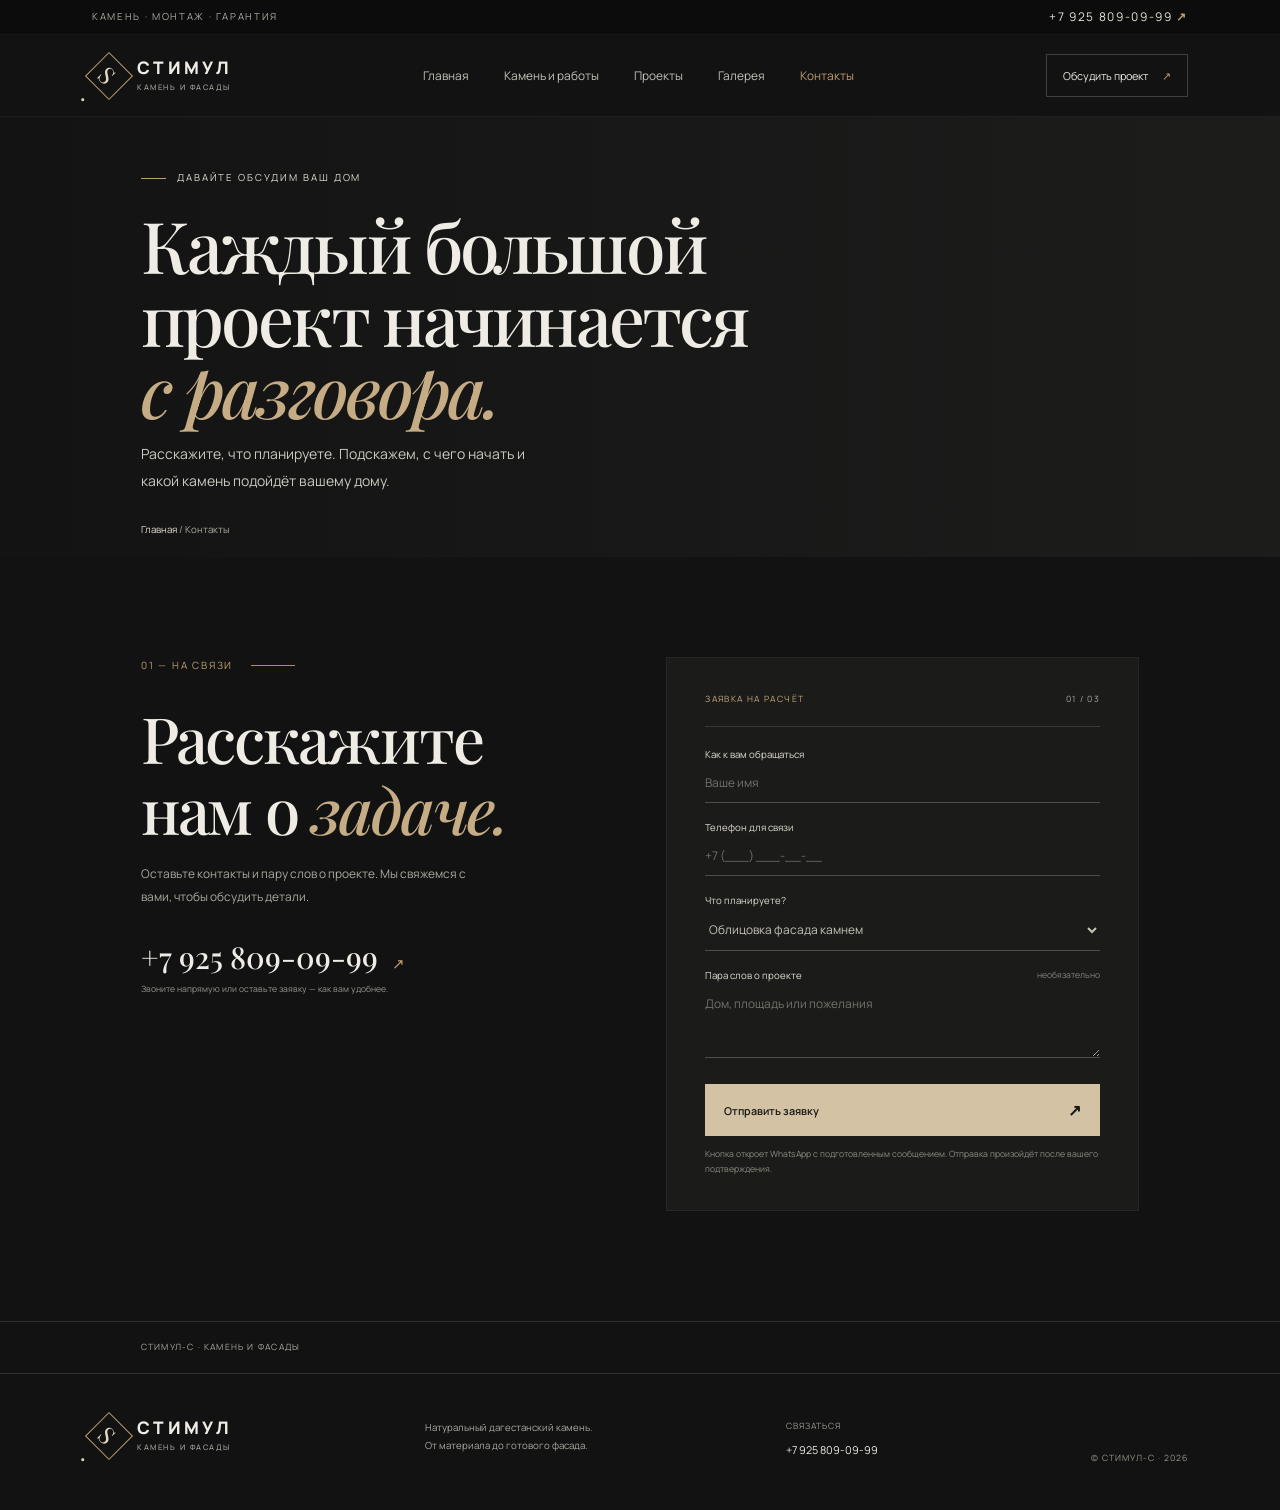
==== commit bf7d115b: "Rebrand site to Stimul-S and remove old card references" ====
--- a/contacts.html
+++ b/contacts.html
@@ -1,3 +1,3 @@
-<!doctype html><html lang="ru"><head><meta charset="utf-8"><meta name="viewport" content="width=device-width,initial-scale=1"><meta name="theme-color" content="#111211"><title>Контакты и заявка — СТИМУЛ-СТРОЙ</title><meta name="description" content="Обсудите отделку дома дагестанским камнем. Позвоните или отправьте заявку в СТИМУЛ-СТРОЙ."><link rel="preconnect" href="https://avatars.mds.yandex.net"><link rel="preconnect" href="https://fonts.googleapis.com"><link rel="preconnect" href="https://fonts.gstatic.com" crossorigin><link href="https://fonts.googleapis.com/css2?family=Manrope:wght@400;500;600;700;800&family=Playfair+Display:wght@500;600;700&display=swap" rel="stylesheet"><link rel="stylesheet" href="assets/site.css"></head><body><div class="announcement"><span>КАМЕНЬ · МОНТАЖ · ГАРАНТИЯ</span><a href="tel:+79258090999">+7 925 809-09-99 <b>↗</b></a></div><header class="header"><a class="brand" href="index.html"><span class="brand-mark">S<span>·</span></span><span>СТИМУЛ<small>КАМЕНЬ И ФАСАДЫ</small></span></a><button class="menu-toggle" aria-label="Открыть меню">☰</button><nav><a href="index.html">Главная</a><a href="stone.html">Камень и работы</a><a href="projects.html">Проекты</a><a href="gallery.html">Галерея</a><a class="active" href="contacts.html">Контакты</a></nav><a class="header-cta" href="#request">Обсудить проект <span>↗</span></a></header><main><section class="subhero contacts-hero"><div class="subhero-photo contacts-page-photo"></div><div class="subhero-inner"><div class="kicker"><i></i> ДАВАЙТЕ ОБСУДИМ ВАШ ДОМ</div><h1>Каждый большой<br>проект начинается<br><em>с разговора.</em></h1><p>Расскажите, что планируете. Подскажем, с чего начать и какой камень подойдёт вашему дому.</p><div class="breadcrumbs"><a href="index.html">Главная</a> / Контакты</div></div></section><section class="contact-layout section" id="request"><div class="contact-copy"><div class="section-label"><span>01 — НА СВЯЗИ</span><i></i></div><h2>Расскажите<br>нам о <em>задаче.</em></h2><p>Оставьте контакты и пару слов о проекте. Мы свяжемся с вами, чтобы обсудить детали.</p><a class="contact-phone" href="tel:+79258090999">+7 925 809-09-99 <span>↗</span></a><small>Звоните напрямую или оставьте заявку — как вам удобнее.</small><a class="map-link" href="https://yandex.ru/maps/org/rashidstroy/15438129561/gallery/?ll=38.066080%2C55.604883&z=14.82" target="_blank" rel="noreferrer"><span class="map-pin">⌖</span><span><b>Компания на Яндекс Картах</b><small>Открыть карточку и фотографии ↗</small></span></a></div><form class="request-form" id="requestForm"><div class="form-top"><span>ЗАЯВКА НА РАСЧЁТ</span><span>01 / 03</span></div><label>Как к вам обращаться<input name="name" autocomplete="name" placeholder="Ваше имя" required></label><label>Телефон для связи<input name="phone" type="tel" autocomplete="tel" placeholder="+7 (___) ___-__-__" required></label><label>Что планируете?<select name="service"><option>Облицовка фасада камнем</option><option>Отделка цоколя</option><option>Декор фасада</option><option>Отделка интерьера камнем</option><option>Мощение дорожек</option><option>Нужна консультация</option></select></label><label>Пара слов о проекте <span class="optional">необязательно</span><textarea name="details" rows="3" placeholder="Дом, площадь или пожелания"></textarea></label><button class="button button-light submit-button" type="submit">Отправить заявку <span>↗</span></button><p class="form-privacy">Кнопка откроет WhatsApp с подготовленным сообщением. Отправка произойдёт после вашего подтверждения.</p><div class="form-success" role="status" hidden>Сообщение подготовлено — завершите отправку в WhatsApp.</div></form></section><section class="contact-bottom"><span>СТИМУЛ-СТРОЙ <i>·</i> КАМЕНЬ И ФАСАДЫ</span><a href="https://yandex.ru/maps/org/rashidstroy/15438129561/gallery/?ll=38.066080%2C55.604883&z=14.82" target="_blank" rel="noreferrer">Посмотреть на карте ↗</a></section></main><footer class="footer"><a class="brand" href="index.html"><span class="brand-mark">S<span>·</span></span><span>СТИМУЛ<small>КАМЕНЬ И ФАСАДЫ</small></span></a><p>Натуральный дагестанский камень.<br>От материала до готового фасада.</p><div><span>СВЯЗАТЬСЯ</span><a href="tel:+79258090999">+7 925 809-09-99</a><a href="https://yandex.ru/maps/org/rashidstroy/15438129561/gallery/?ll=38.066080%2C55.604883&z=14.82" target="_blank" rel="noreferrer">Яндекс Карты ↗</a></div><small>© СТИМУЛ-СТРОЙ · 2026</small></footer><script src="assets/site.js"></script></body></html>
+<!doctype html><html lang="ru"><head><meta charset="utf-8"><meta name="viewport" content="width=device-width,initial-scale=1"><meta name="theme-color" content="#111211"><title>Контакты и заявка — СТИМУЛ-С</title><meta name="description" content="Обсудите отделку дома дагестанским камнем. Позвоните или отправьте заявку в СТИМУЛ-С."><link rel="preconnect" href="https://avatars.mds.yandex.net"><link rel="preconnect" href="https://fonts.googleapis.com"><link rel="preconnect" href="https://fonts.gstatic.com" crossorigin><link href="https://fonts.googleapis.com/css2?family=Manrope:wght@400;500;600;700;800&family=Playfair+Display:wght@500;600;700&display=swap" rel="stylesheet"><link rel="stylesheet" href="assets/site.css"></head><body><div class="announcement"><span>КАМЕНЬ · МОНТАЖ · ГАРАНТИЯ</span><a href="tel:+79258090999">+7 925 809-09-99 <b>↗</b></a></div><header class="header"><a class="brand" href="index.html"><span class="brand-mark">S<span>·</span></span><span>СТИМУЛ<small>КАМЕНЬ И ФАСАДЫ</small></span></a><button class="menu-toggle" aria-label="Открыть меню">☰</button><nav><a href="index.html">Главная</a><a href="stone.html">Камень и работы</a><a href="projects.html">Проекты</a><a href="gallery.html">Галерея</a><a class="active" href="contacts.html">Контакты</a></nav><a class="header-cta" href="#request">Обсудить проект <span>↗</span></a></header><main><section class="subhero contacts-hero"><div class="subhero-photo contacts-page-photo"></div><div class="subhero-inner"><div class="kicker"><i></i> ДАВАЙТЕ ОБСУДИМ ВАШ ДОМ</div><h1>Каждый большой<br>проект начинается<br><em>с разговора.</em></h1><p>Расскажите, что планируете. Подскажем, с чего начать и какой камень подойдёт вашему дому.</p><div class="breadcrumbs"><a href="index.html">Главная</a> / Контакты</div></div></section><section class="contact-layout section" id="request"><div class="contact-copy"><div class="section-label"><span>01 — НА СВЯЗИ</span><i></i></div><h2>Расскажите<br>нам о <em>задаче.</em></h2><p>Оставьте контакты и пару слов о проекте. Мы свяжемся с вами, чтобы обсудить детали.</p><a class="contact-phone" href="tel:+79258090999">+7 925 809-09-99 <span>↗</span></a><small>Звоните напрямую или оставьте заявку — как вам удобнее.</small></div><form class="request-form" id="requestForm"><div class="form-top"><span>ЗАЯВКА НА РАСЧЁТ</span><span>01 / 03</span></div><label>Как к вам обращаться<input name="name" autocomplete="name" placeholder="Ваше имя" required></label><label>Телефон для связи<input name="phone" type="tel" autocomplete="tel" placeholder="+7 (___) ___-__-__" required></label><label>Что планируете?<select name="service"><option>Облицовка фасада камнем</option><option>Отделка цоколя</option><option>Декор фасада</option><option>Отделка интерьера камнем</option><option>Мощение дорожек</option><option>Нужна консультация</option></select></label><label>Пара слов о проекте <span class="optional">необязательно</span><textarea name="details" rows="3" placeholder="Дом, площадь или пожелания"></textarea></label><button class="button button-light submit-button" type="submit">Отправить заявку <span>↗</span></button><p class="form-privacy">Кнопка откроет WhatsApp с подготовленным сообщением. Отправка произойдёт после вашего подтверждения.</p><div class="form-success" role="status" hidden>Сообщение подготовлено — завершите отправку в WhatsApp.</div></form></section><section class="contact-bottom"><span>СТИМУЛ-С <i>·</i> КАМЕНЬ И ФАСАДЫ</span></section></main><footer class="footer"><a class="brand" href="index.html"><span class="brand-mark">S<span>·</span></span><span>СТИМУЛ<small>КАМЕНЬ И ФАСАДЫ</small></span></a><p>Натуральный дагестанский камень.<br>От материала до готового фасада.</p><div><span>СВЯЗАТЬСЯ</span><a href="tel:+79258090999">+7 925 809-09-99</a></div><small>© СТИМУЛ-С · 2026</small></footer><script src="assets/site.js"></script></body></html>
 
 
--- a/assets/site.css
+++ b/assets/site.css
@@ -19,3 +19,8 @@
 
 /* Additional portfolio page: restrained depth, no continuous motion. */
 .gallery-hero{min-height:330px;background:radial-gradient(ellipse at 78% 32%,#bd9e6e20,transparent 42%),#171816}.gallery-hero .subhero-inner{max-width:1220px;margin:0 auto;padding:70px 7.2%}.gallery-hero h1{font:600 clamp(42px,6vw,76px)/1.08 var(--serif);margin:25px 0 14px}.gallery-hero h1 em,.gallery-heading h2 em{color:var(--gold);font-weight:500}.gallery-hero p{max-width:560px;color:var(--muted);font-size:15px}.photo-gallery-section{max-width:1320px;margin:0 auto;padding:80px 7.2% 72px}.gallery-heading{display:flex;justify-content:space-between;align-items:end;gap:30px;margin-bottom:32px}.section-label{color:var(--gold);font-size:10px;letter-spacing:.18em}.gallery-heading h2{font:600 clamp(30px,4vw,46px)/1.15 var(--serif);margin:12px 0 0}.gallery-heading p{font-size:12px;color:var(--muted);margin:0}.photo-gallery{display:grid;grid-template-columns:repeat(4,minmax(0,1fr));gap:16px;perspective:1200px}.photo-card{position:relative;display:block;overflow:hidden;padding:0;border:1px solid #ffffff12;background:#1a1b19;aspect-ratio:4/3;cursor:zoom-in;transform-style:preserve-3d;transition:transform .22s ease,border-color .22s ease,box-shadow .22s ease}.photo-card:nth-child(7n + 2),.photo-card:nth-child(7n + 5){aspect-ratio:3/4}.photo-card:nth-child(11n + 1){grid-column:span 2;aspect-ratio:8/3}.photo-card img{width:100%;height:100%;display:block;object-fit:cover;transition:transform .35s ease,filter .25s ease}.photo-card:hover{transform:perspective(900px) rotateY(-2deg) translateY(-3px);border-color:#bd9e6e88;box-shadow:0 18px 34px #0006}.photo-card:hover img{transform:scale(1.035);filter:brightness(1.06)}.photo-number{position:absolute;bottom:0;left:0;padding:24px 14px 11px;width:100%;text-align:left;background:linear-gradient(transparent,#111211c9);color:#f4efe5;font-size:10px;letter-spacing:.14em}.photo-lightbox{position:fixed;inset:0;z-index:40;display:flex;align-items:center;justify-content:center;gap:24px;padding:60px 5vw;background:#080908f2;opacity:0;visibility:hidden;transition:opacity .2s ease,visibility .2s ease}.photo-lightbox.is-open{opacity:1;visibility:visible}.photo-lightbox figure{margin:0;max-width:min(78vw,1200px);max-height:82vh;text-align:center}.photo-lightbox img{display:block;max-width:100%;max-height:76vh;object-fit:contain;box-shadow:0 20px 80px #0008}.photo-lightbox figcaption{color:var(--gold);font-size:10px;letter-spacing:.18em;margin-top:14px}.photo-lightbox button{border:1px solid #ffffff30;background:#171816;color:var(--text);font:inherit;cursor:pointer}.lightbox-close{position:absolute;top:24px;right:28px;width:44px;height:44px;font-size:28px!important}.lightbox-prev,.lightbox-next{width:46px;height:46px;border-radius:50%;font-size:20px!important}.lightbox-open{overflow:hidden}.photo-gallery-section .gallery-note{margin-top:42px}@media(max-width:900px){.photo-gallery{grid-template-columns:repeat(3,minmax(0,1fr));gap:12px}.photo-card:nth-child(11n + 1){grid-column:span 2;aspect-ratio:3/2}.photo-gallery-section{padding:64px 5%}}@media(max-width:600px){.gallery-hero .subhero-inner{padding:52px 6%}.gallery-hero{min-height:280px}.gallery-heading{display:block}.gallery-heading p{margin-top:14px}.photo-gallery{grid-template-columns:repeat(2,minmax(0,1fr));gap:9px}.photo-card:nth-child(11n + 1){grid-column:span 2;aspect-ratio:1.55}.photo-card:nth-child(7n + 2),.photo-card:nth-child(7n + 5){aspect-ratio:3/4}.photo-gallery-section{padding:50px 5%}.photo-lightbox{gap:8px;padding:54px 10px 24px}.photo-lightbox figure{max-width:calc(100vw - 96px)}.lightbox-prev,.lightbox-next{width:38px;height:38px;flex:none}.photo-lightbox img{max-height:75vh}}
+
+/* Compact masonry layout keeps portraits and landscapes packed without gaps. */
+.photo-gallery{display:block;columns:4;column-gap:16px;perspective:none}.photo-card,.photo-card:nth-child(7n + 2),.photo-card:nth-child(7n + 5),.photo-card:nth-child(11n + 1){display:inline-block;vertical-align:top;width:100%;height:auto;aspect-ratio:auto;margin:0 0 16px;break-inside:avoid;grid-column:auto}.photo-card img{display:block;width:100%;height:auto;aspect-ratio:auto;object-fit:initial}.photo-number{display:none!important}@media(max-width:900px){.photo-gallery{columns:3;column-gap:12px}.photo-card,.photo-card:nth-child(7n + 2),.photo-card:nth-child(7n + 5),.photo-card:nth-child(11n + 1){aspect-ratio:auto;margin-bottom:12px}}@media(max-width:600px){.photo-gallery{columns:2;column-gap:9px}.photo-card,.photo-card:nth-child(7n + 2),.photo-card:nth-child(7n + 5),.photo-card:nth-child(11n + 1){aspect-ratio:auto;margin-bottom:9px}}
+
+
